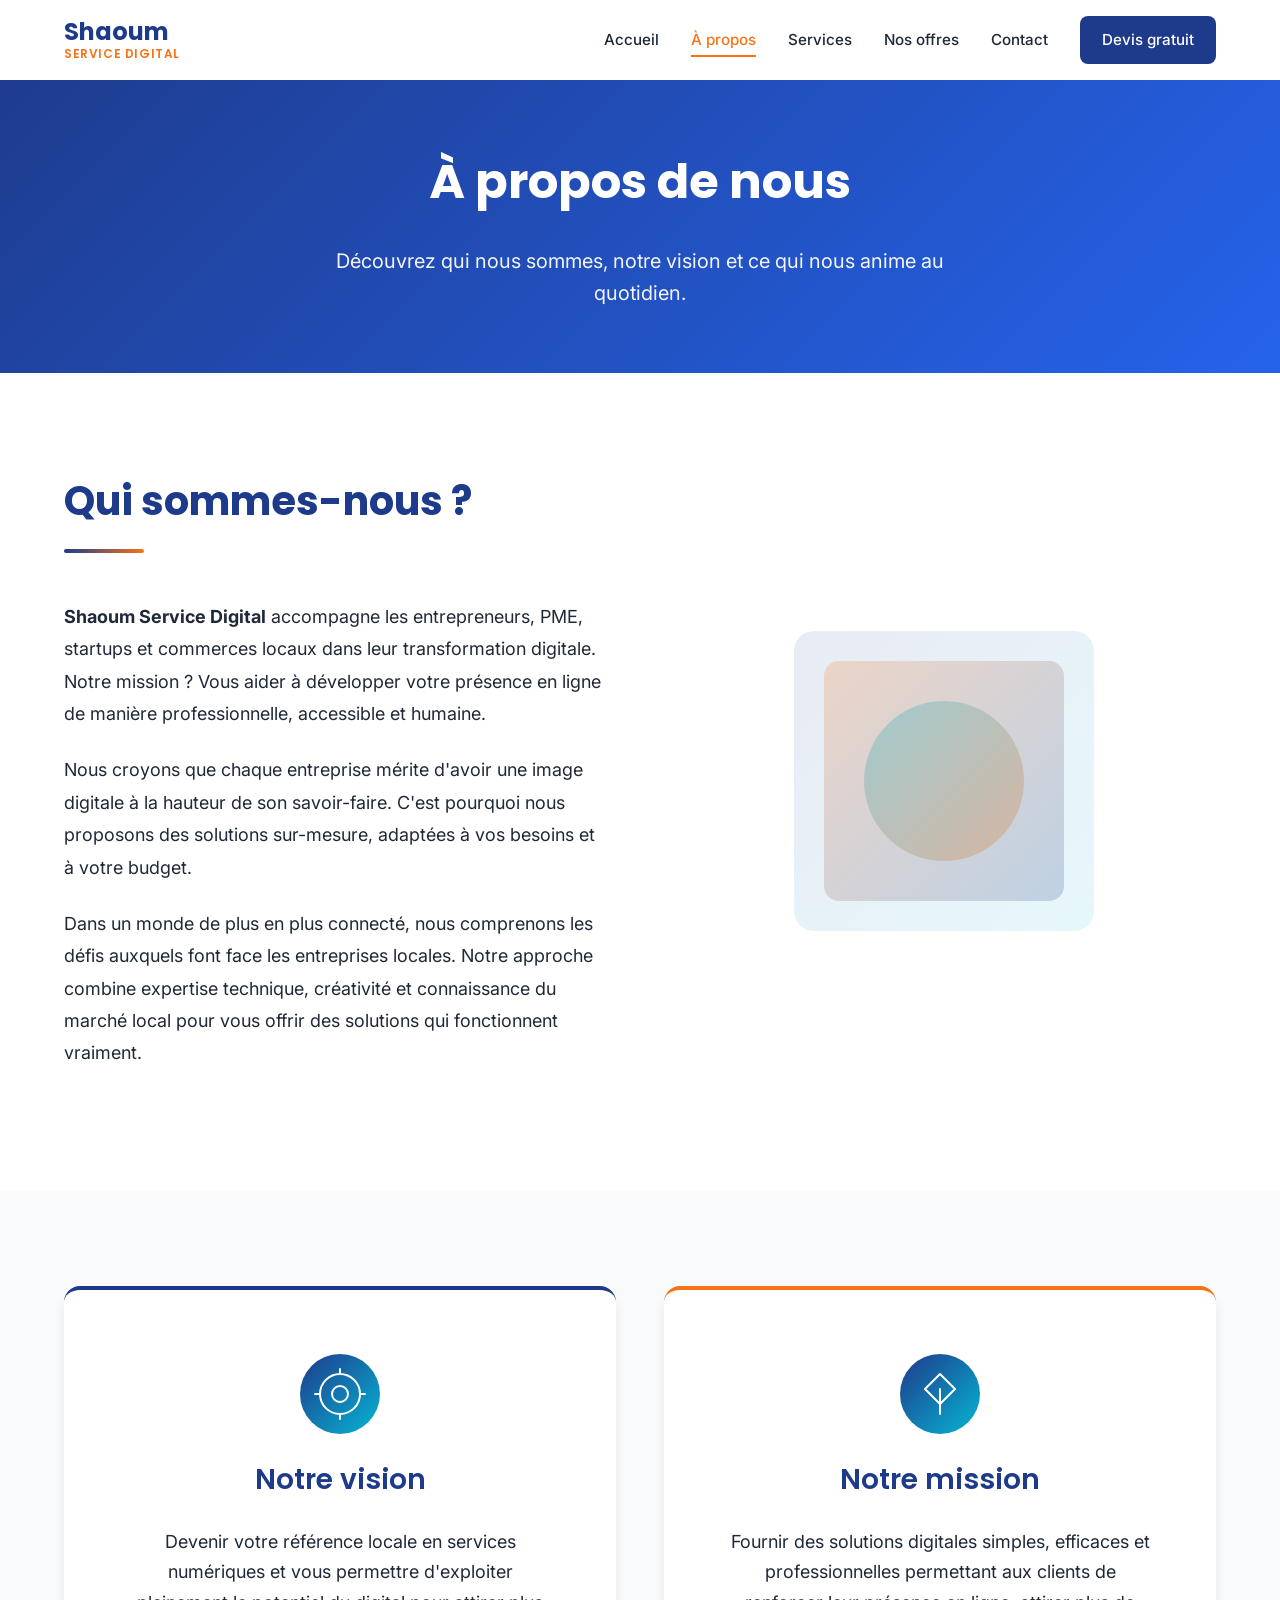
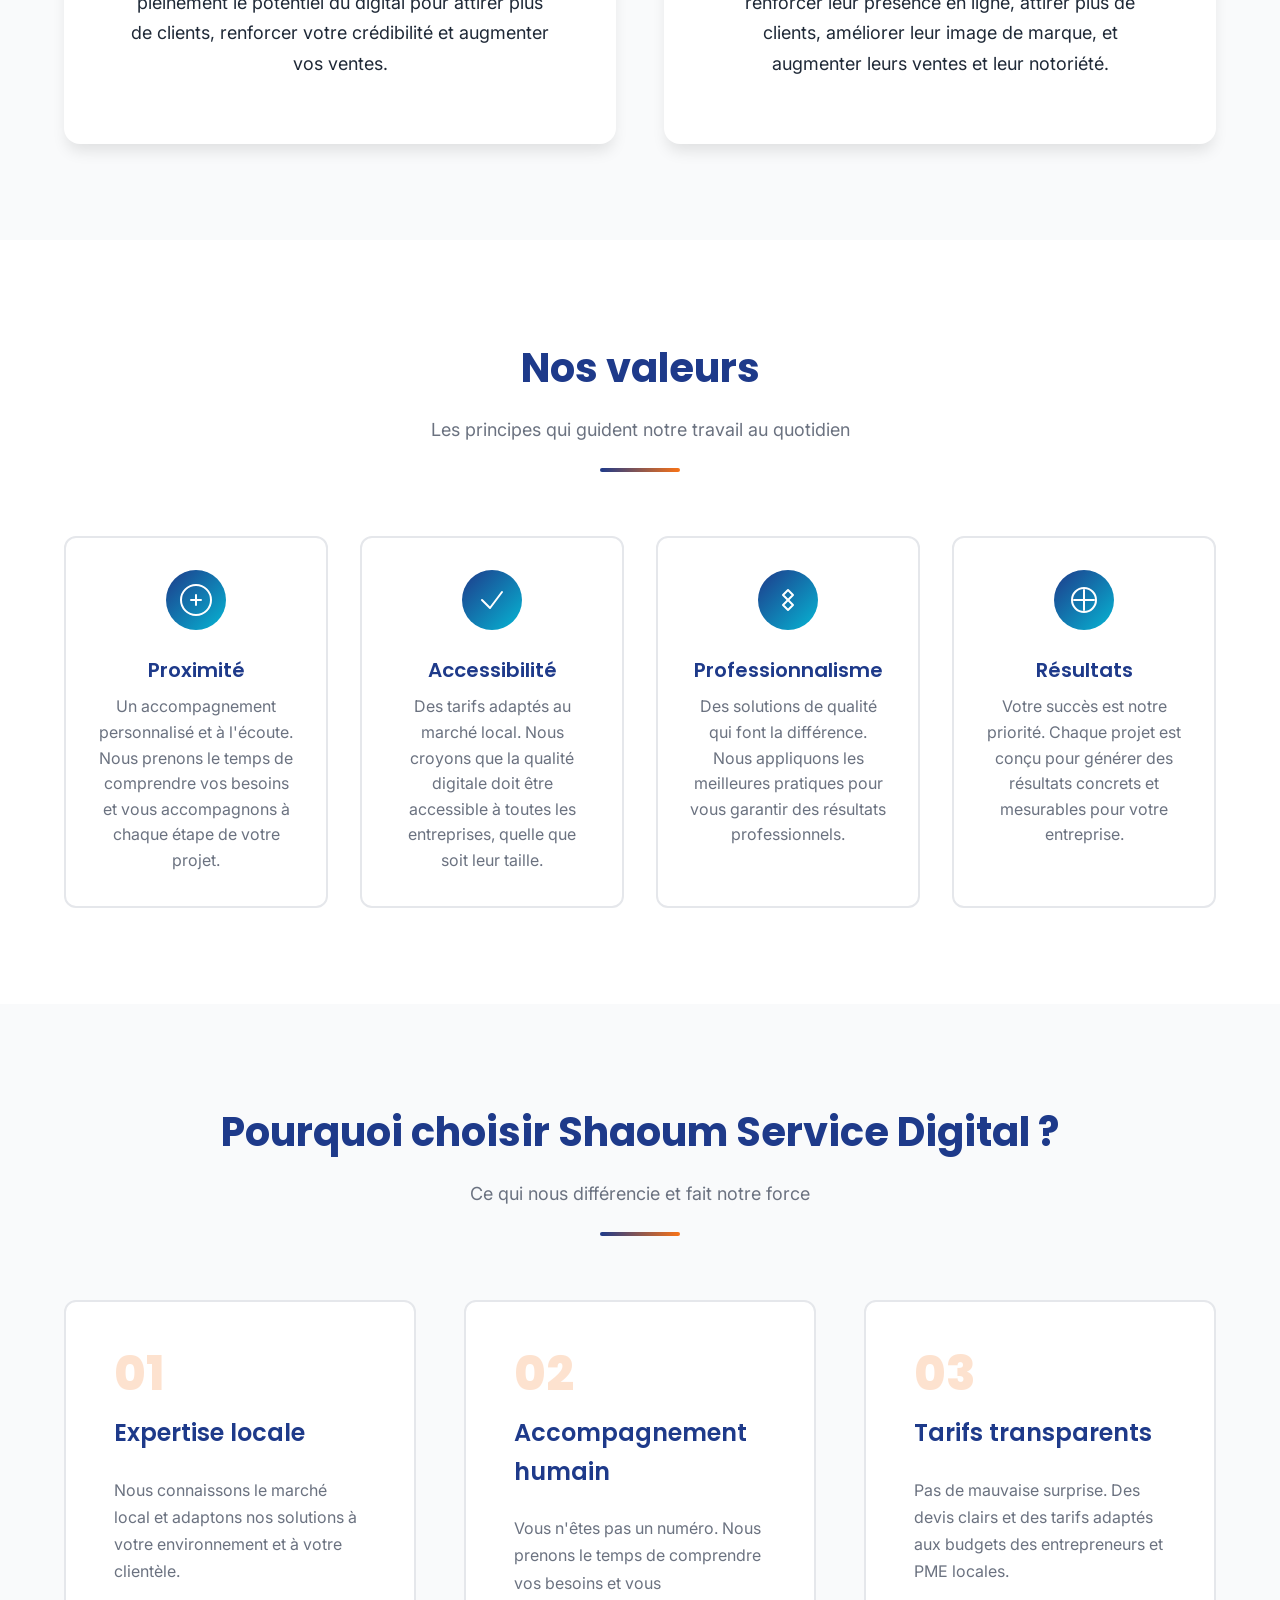
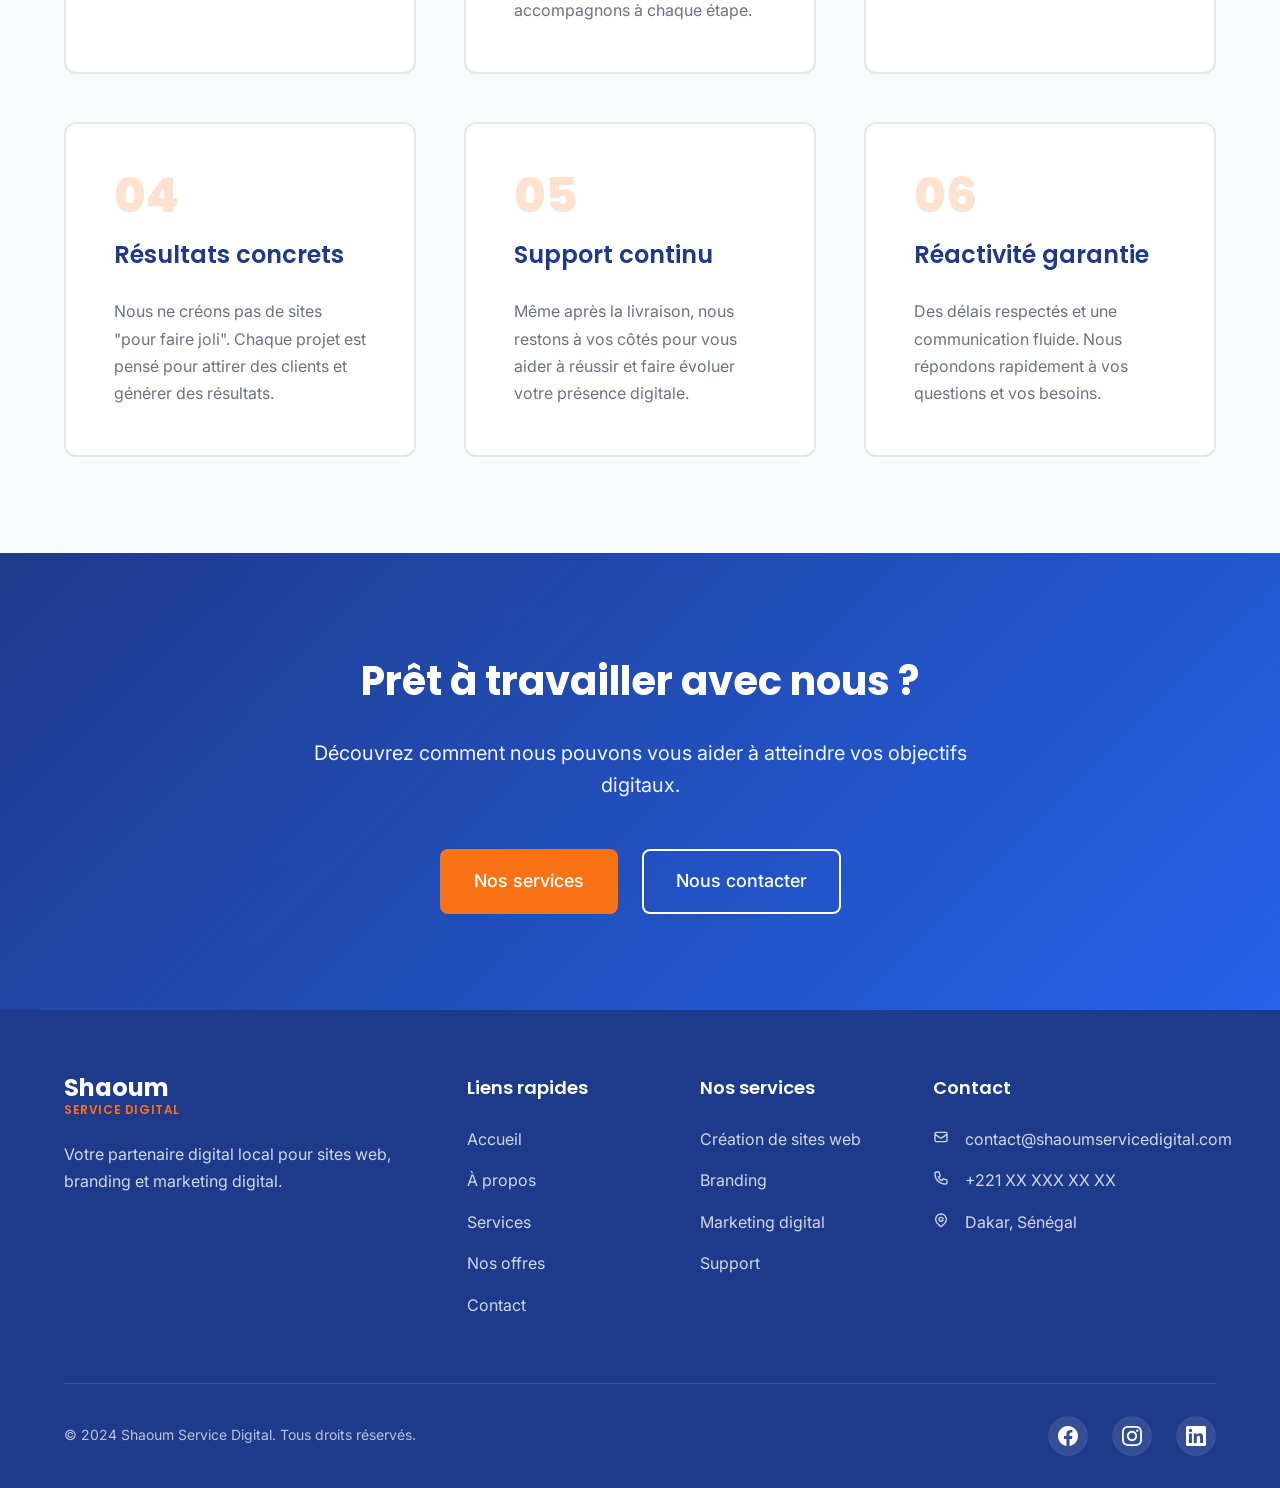
==== about.html @ 56336428 "✨Complete the Project Shaoum-Service-Digital" ====
<!DOCTYPE html>
<html lang="fr">
<head>
    <meta charset="UTF-8">
    <meta name="viewport" content="width=device-width, initial-scale=1.0">
    <meta name="description" content="À propos de Shaoum Service Digital - Découvrez notre vision, notre mission et nos valeurs.">
    <meta name="keywords" content="à propos, entreprise digitale, Dakar, Sénégal, transformation digitale">
    <title>À propos - Shaoum Service Digital</title>
    
    <!-- Google Fonts -->
    <link rel="preconnect" href="https://fonts.googleapis.com">
    <link rel="preconnect" href="https://fonts.gstatic.com" crossorigin>
    <link href="https://fonts.googleapis.com/css2?family=Inter:wght@400;500;600&family=Poppins:wght@600;700;800&display=swap" rel="stylesheet">
    
    <!-- CSS -->
    <link rel="stylesheet" href="css/reset.css">
    <link rel="stylesheet" href="css/style.css">
    <link rel="stylesheet" href="css/responsive.css">
</head>
<body>

    <!-- ========================================
         HEADER / NAVIGATION
    ======================================== -->
    <header class="header" id="header">
        <nav class="nav container">
            <a href="index.html" class="nav__logo">
                <span class="nav__logo-text">Shaoum</span>
                <span class="nav__logo-highlight">Service Digital</span>
            </a>

            <!-- Menu Toggle pour mobile -->
            <div class="nav__toggle" id="nav-toggle">
                <span></span>
                <span></span>
                <span></span>
            </div>

            <!-- Menu de navigation -->
            <ul class="nav__menu" id="nav-menu">
                <li class="nav__item">
                    <a href="index.html" class="nav__link">Accueil</a>
                </li>
                <li class="nav__item">
                    <a href="about.html" class="nav__link active">À propos</a>
                </li>
                <li class="nav__item">
                    <a href="services.html" class="nav__link">Services</a>
                </li>
                <li class="nav__item">
                    <a href="offers.html" class="nav__link">Nos offres</a>
                </li>
                <li class="nav__item">
                    <a href="contact.html" class="nav__link">Contact</a>
                </li>
                <li class="nav__item">
                    <a href="contact.html" class="btn btn--primary btn--nav">Devis gratuit</a>
                </li>
            </ul>
        </nav>
    </header>

    <!-- ========================================
         MAIN CONTENT
    ======================================== -->
    <main class="main">

        <!-- ========================================
             PAGE HEADER
        ======================================== -->
        <section class="page-header section section--primary">
            <div class="container">
                <div class="page-header__content">
                    <h1 class="page-header__title">À propos de nous</h1>
                    <p class="page-header__description">
                        Découvrez qui nous sommes, notre vision et ce qui nous anime au quotidien.
                    </p>
                </div>
            </div>
        </section>

        <!-- ========================================
             PRÉSENTATION
        ======================================== -->
        <section class="about-intro section">
            <div class="container">
                <div class="about-intro__content">
                    <div class="about-intro__text">
                        <h2 class="section__title">Qui sommes-nous ?</h2>
                        <div class="section__line" style="margin: 0 0 var(--spacing-xl) 0;"></div>
                        
                        <p class="about-intro__paragraph">
                            <strong>Shaoum Service Digital</strong> accompagne les entrepreneurs, PME, startups et commerces locaux 
                            dans leur transformation digitale. Notre mission ? Vous aider à développer votre présence en ligne 
                            de manière professionnelle, accessible et humaine.
                        </p>
                        <p class="about-intro__paragraph">
                            Nous croyons que chaque entreprise mérite d'avoir une image digitale à la hauteur de son savoir-faire. 
                            C'est pourquoi nous proposons des solutions sur-mesure, adaptées à vos besoins et à votre budget.
                        </p>
                        <p class="about-intro__paragraph">
                            Dans un monde de plus en plus connecté, nous comprenons les défis auxquels font face les entreprises 
                            locales. Notre approche combine expertise technique, créativité et connaissance du marché local pour 
                            vous offrir des solutions qui fonctionnent vraiment.
                        </p>
                    </div>

                    <div class="about-intro__image">
                        <!-- Illustration SVG -->
                        <svg viewBox="0 0 400 400" xmlns="http://www.w3.org/2000/svg" class="about-intro__svg">
                            <rect x="50" y="50" width="300" height="300" rx="20" fill="url(#aboutGradient)" opacity="0.1"/>
                            <rect x="80" y="80" width="240" height="240" rx="15" fill="url(#aboutGradient2)" opacity="0.2"/>
                            <circle cx="200" cy="200" r="80" fill="url(#aboutGradient3)" opacity="0.3"/>
                            
                            <defs>
                                <linearGradient id="aboutGradient" x1="0%" y1="0%" x2="100%" y2="100%">
                                    <stop offset="0%" style="stop-color:#1E3A8A;stop-opacity:1" />
                                    <stop offset="100%" style="stop-color:#06B6D4;stop-opacity:1" />
                                </linearGradient>
                                <linearGradient id="aboutGradient2" x1="0%" y1="0%" x2="100%" y2="100%">
                                    <stop offset="0%" style="stop-color:#F97316;stop-opacity:1" />
                                    <stop offset="100%" style="stop-color:#1E3A8A;stop-opacity:1" />
                                </linearGradient>
                                <linearGradient id="aboutGradient3" x1="0%" y1="0%" x2="100%" y2="100%">
                                    <stop offset="0%" style="stop-color:#06B6D4;stop-opacity:1" />
                                    <stop offset="100%" style="stop-color:#F97316;stop-opacity:1" />
                                </linearGradient>
                            </defs>
                        </svg>
                    </div>
                </div>
            </div>
        </section>

        <!-- ========================================
             VISION
        ======================================== -->
        <section class="vision-mission section section--gray">
            <div class="container">
                <div class="vm-grid">
                    <!-- Vision -->
                    <article class="vm-card vm-card--vision">
                        <div class="vm-card__icon">
                            <svg width="60" height="60" viewBox="0 0 60 60" fill="none">
                                <circle cx="30" cy="30" r="20" stroke="currentColor" stroke-width="2"/>
                                <circle cx="30" cy="30" r="8" stroke="currentColor" stroke-width="2"/>
                                <path d="M30 10V5M30 55V50M50 30H55M5 30H10" stroke="currentColor" stroke-width="2" stroke-linecap="round"/>
                            </svg>
                        </div>
                        <h3 class="vm-card__title">Notre vision</h3>
                        <p class="vm-card__description">
                            Devenir votre référence locale en services numériques et vous permettre d'exploiter pleinement 
                            le potentiel du digital pour attirer plus de clients, renforcer votre crédibilité et augmenter vos ventes.
                        </p>
                    </article>

                    <!-- Mission -->
                    <article class="vm-card vm-card--mission">
                        <div class="vm-card__icon">
                            <svg width="60" height="60" viewBox="0 0 60 60" fill="none">
                                <path d="M30 10L45 25L30 40L15 25L30 10Z" stroke="currentColor" stroke-width="2" stroke-linejoin="round"/>
                                <path d="M30 25V50" stroke="currentColor" stroke-width="2" stroke-linecap="round"/>
                            </svg>
                        </div>
                        <h3 class="vm-card__title">Notre mission</h3>
                        <p class="vm-card__description">
                            Fournir des solutions digitales simples, efficaces et professionnelles permettant aux clients de 
                            renforcer leur présence en ligne, attirer plus de clients, améliorer leur image de marque, 
                            et augmenter leurs ventes et leur notoriété.
                        </p>
                    </article>
                </div>
            </div>
        </section>

        <!-- ========================================
             NOS VALEURS
        ======================================== -->
        <section class="values section">
            <div class="container">
                <div class="section__header">
                    <h2 class="section__title">Nos valeurs</h2>
                    <p class="section__subtitle">Les principes qui guident notre travail au quotidien</p>
                    <div class="section__line"></div>
                </div>

                <div class="values__grid">
                    <div class="value__item">
                        <div class="value__icon">
                            <svg width="40" height="40" viewBox="0 0 40 40" fill="none">
                                <path d="M20 5C11.7 5 5 11.7 5 20C5 28.3 11.7 35 20 35C28.3 35 35 28.3 35 20C35 11.7 28.3 5 20 5Z" stroke="currentColor" stroke-width="2"/>
                                <path d="M20 15V25M15 20H25" stroke="currentColor" stroke-width="2" stroke-linecap="round"/>
                            </svg>
                        </div>
                        <h4 class="value__title">Proximité</h4>
                        <p class="value__description">
                            Un accompagnement personnalisé et à l'écoute. Nous prenons le temps de comprendre vos besoins 
                            et vous accompagnons à chaque étape de votre projet.
                        </p>
                    </div>

                    <div class="value__item">
                        <div class="value__icon">
                            <svg width="40" height="40" viewBox="0 0 40 40" fill="none">
                                <path d="M10 20L18 28L30 12" stroke="currentColor" stroke-width="2" stroke-linecap="round" stroke-linejoin="round"/>
                            </svg>
                        </div>
                        <h4 class="value__title">Accessibilité</h4>
                        <p class="value__description">
                            Des tarifs adaptés au marché local. Nous croyons que la qualité digitale doit être accessible 
                            à toutes les entreprises, quelle que soit leur taille.
                        </p>
                    </div>

                    <div class="value__item">
                        <div class="value__icon">
                            <svg width="40" height="40" viewBox="0 0 40 40" fill="none">
                                <path d="M20 10L25 15L20 20L15 15L20 10Z" stroke="currentColor" stroke-width="2" stroke-linejoin="round"/>
                                <path d="M20 20L25 25L20 30L15 25L20 20Z" stroke="currentColor" stroke-width="2" stroke-linejoin="round"/>
                            </svg>
                        </div>
                        <h4 class="value__title">Professionnalisme</h4>
                        <p class="value__description">
                            Des solutions de qualité qui font la différence. Nous appliquons les meilleures pratiques 
                            pour vous garantir des résultats professionnels.
                        </p>
                    </div>

                    <div class="value__item">
                        <div class="value__icon">
                            <svg width="40" height="40" viewBox="0 0 40 40" fill="none">
                                <path d="M20 10V30M10 20H30" stroke="currentColor" stroke-width="2" stroke-linecap="round"/>
                                <circle cx="20" cy="20" r="12" stroke="currentColor" stroke-width="2"/>
                            </svg>
                        </div>
                        <h4 class="value__title">Résultats</h4>
                        <p class="value__description">
                            Votre succès est notre priorité. Chaque projet est conçu pour générer des résultats concrets 
                            et mesurables pour votre entreprise.
                        </p>
                    </div>
                </div>
            </div>
        </section>

        <!-- ========================================
             POURQUOI NOUS CHOISIR
        ======================================== -->
        <section class="why-us section section--gray">
            <div class="container">
                <div class="section__header">
                    <h2 class="section__title">Pourquoi choisir Shaoum Service Digital ?</h2>
                    <p class="section__subtitle">Ce qui nous différencie et fait notre force</p>
                    <div class="section__line"></div>
                </div>

                <div class="why-us__grid">
                    <div class="why-us__item">
                        <div class="why-us__number">01</div>
                        <h3 class="why-us__title">Expertise locale</h3>
                        <p class="why-us__description">
                            Nous connaissons le marché local et adaptons nos solutions à votre environnement 
                            et à votre clientèle.
                        </p>
                    </div>

                    <div class="why-us__item">
                        <div class="why-us__number">02</div>
                        <h3 class="why-us__title">Accompagnement humain</h3>
                        <p class="why-us__description">
                            Vous n'êtes pas un numéro. Nous prenons le temps de comprendre vos besoins et vous 
                            accompagnons à chaque étape.
                        </p>
                    </div>

                    <div class="why-us__item">
                        <div class="why-us__number">03</div>
                        <h3 class="why-us__title">Tarifs transparents</h3>
                        <p class="why-us__description">
                            Pas de mauvaise surprise. Des devis clairs et des tarifs adaptés aux budgets des 
                            entrepreneurs et PME locales.
                        </p>
                    </div>

                    <div class="why-us__item">
                        <div class="why-us__number">04</div>
                        <h3 class="why-us__title">Résultats concrets</h3>
                        <p class="why-us__description">
                            Nous ne créons pas de sites "pour faire joli". Chaque projet est pensé pour attirer 
                            des clients et générer des résultats.
                        </p>
                    </div>

                    <div class="why-us__item">
                        <div class="why-us__number">05</div>
                        <h3 class="why-us__title">Support continu</h3>
                        <p class="why-us__description">
                            Même après la livraison, nous restons à vos côtés pour vous aider à réussir et faire 
                            évoluer votre présence digitale.
                        </p>
                    </div>

                    <div class="why-us__item">
                        <div class="why-us__number">06</div>
                        <h3 class="why-us__title">Réactivité garantie</h3>
                        <p class="why-us__description">
                            Des délais respectés et une communication fluide. Nous répondons rapidement à vos 
                            questions et vos besoins.
                        </p>
                    </div>
                </div>
            </div>
        </section>

        <!-- ========================================
             CALL TO ACTION
        ======================================== -->
        <section class="cta-section section section--primary">
            <div class="container">
                <div class="cta__content">
                    <h2 class="cta__title">Prêt à travailler avec nous ?</h2>
                    <p class="cta__description">
                        Découvrez comment nous pouvons vous aider à atteindre vos objectifs digitaux.
                    </p>
                    <div class="cta__buttons">
                        <a href="services.html" class="btn btn--secondary btn--large">Nos services</a>
                        <a href="contact.html" class="btn btn--outline-white btn--large">Nous contacter</a>
                    </div>
                </div>
            </div>
        </section>

    </main>

    <!-- ========================================
         FOOTER
    ======================================== -->
    <footer class="footer">
        <div class="container">
            <div class="footer__content">
                <!-- Colonne 1: À propos -->
                <div class="footer__column">
                    <div class="footer__logo">
                        <span class="footer__logo-text">Shaoum</span>
                        <span class="footer__logo-highlight">Service Digital</span>
                    </div>
                    <p class="footer__description">
                        Votre partenaire digital local pour sites web, branding et marketing digital.
                    </p>
                </div>

                <!-- Colonne 2: Liens rapides -->
                <div class="footer__column">
                    <h4 class="footer__title">Liens rapides</h4>
                    <ul class="footer__links">
                        <li><a href="index.html" class="footer__link">Accueil</a></li>
                        <li><a href="about.html" class="footer__link">À propos</a></li>
                        <li><a href="services.html" class="footer__link">Services</a></li>
                        <li><a href="offers.html" class="footer__link">Nos offres</a></li>
                        <li><a href="contact.html" class="footer__link">Contact</a></li>
                    </ul>
                </div>

                <!-- Colonne 3: Services -->
                <div class="footer__column">
                    <h4 class="footer__title">Nos services</h4>
                    <ul class="footer__links">
                        <li><a href="services.html" class="footer__link">Création de sites web</a></li>
                        <li><a href="services.html" class="footer__link">Branding</a></li>
                        <li><a href="services.html" class="footer__link">Marketing digital</a></li>
                        <li><a href="services.html" class="footer__link">Support</a></li>
                    </ul>
                </div>

                <!-- Colonne 4: Contact -->
                <div class="footer__column">
                    <h4 class="footer__title">Contact</h4>
                    <ul class="footer__contact">
                        <li>
                            <svg width="16" height="16" viewBox="0 0 24 24" fill="none">
                                <path d="M3 8L10.89 13.26C11.5399 13.6722 12.4601 13.6722 13.11 13.26L21 8M5 19H19C20.1046 19 21 18.1046 21 17V7C21 5.89543 20.1046 5 19 5H5C3.89543 5 3 5.89543 3 7V17C3 18.1046 3.89543 19 5 19Z" stroke="currentColor" stroke-width="2"/>
                            </svg>
                            <a href="mailto:contact@shaoumservicedigital.com" class="footer__link">
                                contact@shaoumservicedigital.com
                            </a>
                        </li>
                        <li>
                            <svg width="16" height="16" viewBox="0 0 24 24" fill="none">
                                <path d="M3 5C3 3.89543 3.89543 3 5 3H8.27924C8.70967 3 9.09181 3.27543 9.22792 3.68377L10.7257 8.17721C10.8831 8.64932 10.6694 9.16531 10.2243 9.38787L7.96701 10.5165C9.06925 12.9612 11.0388 14.9308 13.4835 16.033L14.6121 13.7757C14.8347 13.3306 15.3507 13.1169 15.8228 13.2743L20.3162 14.7721C20.7246 14.9082 21 15.2903 21 15.7208V19C21 20.1046 20.1046 21 19 21H18C9.71573 21 3 14.2843 3 6V5Z" stroke="currentColor" stroke-width="2"/>
                            </svg>
                            <span>+221 XX XXX XX XX</span>
                        </li>
                        <li>
                            <svg width="16" height="16" viewBox="0 0 24 24" fill="none">
                                <path d="M17.657 16.657L13.414 20.9C12.6332 21.6808 11.3668 21.6808 10.586 20.9L6.343 16.657C3.21895 13.533 3.21895 8.46701 6.343 5.343C9.46701 2.21895 14.533 2.21895 17.657 5.343C20.781 8.46701 20.781 13.533 17.657 16.657Z" stroke="currentColor" stroke-width="2"/>
                                <circle cx="12" cy="11" r="3" stroke="currentColor" stroke-width="2"/>
                            </svg>
                            <span>Dakar, Sénégal</span>
                        </li>
                    </ul>
                </div>
            </div>

            <!-- Footer bottom -->
            <div class="footer__bottom">
                <p class="footer__copyright">
                    © 2024 Shaoum Service Digital. Tous droits réservés.
                </p>
                <div class="footer__social">
                    <a href="#" class="footer__social-link" aria-label="Facebook">
                        <svg width="20" height="20" viewBox="0 0 24 24" fill="currentColor">
                            <path d="M24 12.073c0-6.627-5.373-12-12-12s-12 5.373-12 12c0 5.99 4.388 10.954 10.125 11.854v-8.385H7.078v-3.47h3.047V9.43c0-3.007 1.792-4.669 4.533-4.669 1.312 0 2.686.235 2.686.235v2.953H15.83c-1.491 0-1.956.925-1.956 1.874v2.25h3.328l-.532 3.47h-2.796v8.385C19.612 23.027 24 18.062 24 12.073z"/>
                        </svg>
                    </a>
                    <a href="#" class="footer__social-link" aria-label="Instagram">
                        <svg width="20" height="20" viewBox="0 0 24 24" fill="currentColor">
                            <path d="M12 2.163c3.204 0 3.584.012 4.85.07 3.252.148 4.771 1.691 4.919 4.919.058 1.265.069 1.645.069 4.849 0 3.205-.012 3.584-.069 4.849-.149 3.225-1.664 4.771-4.919 4.919-1.266.058-1.644.07-4.85.07-3.204 0-3.584-.012-4.849-.07-3.26-.149-4.771-1.699-4.919-4.92-.058-1.265-.07-1.644-.07-4.849 0-3.204.013-3.583.07-4.849.149-3.227 1.664-4.771 4.919-4.919 1.266-.057 1.645-.069 4.849-.069zm0-2.163c-3.259 0-3.667.014-4.947.072-4.358.2-6.78 2.618-6.98 6.98-.059 1.281-.073 1.689-.073 4.948 0 3.259.014 3.668.072 4.948.2 4.358 2.618 6.78 6.98 6.98 1.281.058 1.689.072 4.948.072 3.259 0 3.668-.014 4.948-.072 4.354-.2 6.782-2.618 6.979-6.98.059-1.28.073-1.689.073-4.948 0-3.259-.014-3.667-.072-4.947-.196-4.354-2.617-6.78-6.979-6.98-1.281-.059-1.69-.073-4.949-.073zm0 5.838c-3.403 0-6.162 2.759-6.162 6.162s2.759 6.163 6.162 6.163 6.162-2.759 6.162-6.163c0-3.403-2.759-6.162-6.162-6.162zm0 10.162c-2.209 0-4-1.79-4-4 0-2.209 1.791-4 4-4s4 1.791 4 4c0 2.21-1.791 4-4 4zm6.406-11.845c-.796 0-1.441.645-1.441 1.44s.645 1.44 1.441 1.44c.795 0 1.439-.645 1.439-1.44s-.644-1.44-1.439-1.44z"/>
                        </svg>
                    </a>
                    <a href="#" class="footer__social-link" aria-label="LinkedIn">
                        <svg width="20" height="20" viewBox="0 0 24 24" fill="currentColor">
                            <path d="M20.447 20.452h-3.554v-5.569c0-1.328-.027-3.037-1.852-3.037-1.853 0-2.136 1.445-2.136 2.939v5.667H9.351V9h3.414v1.561h.046c.477-.9 1.637-1.85 3.37-1.85 3.601 0 4.267 2.37 4.267 5.455v6.286zM5.337 7.433c-1.144 0-2.063-.926-2.063-2.065 0-1.138.92-2.063 2.063-2.063 1.14 0 2.064.925 2.064 2.063 0 1.139-.925 2.065-2.064 2.065zm1.782 13.019H3.555V9h3.564v11.452zM22.225 0H1.771C.792 0 0 .774 0 1.729v20.542C0 23.227.792 24 1.771 24h20.451C23.2 24 24 23.227 24 22.271V1.729C24 .774 23.2 0 22.222 0h.003z"/>
                        </svg>
                    </a>
                </div>
            </div>
        </div>
    </footer>

    <!-- ========================================
         SCROLL TO TOP BUTTON
    ======================================== -->
    <button class="scroll-top" id="scroll-top" aria-label="Retour en haut">
        <svg width="24" height="24" viewBox="0 0 24 24" fill="none">
            <path d="M12 19V5M5 12L12 5L19 12" stroke="currentColor" stroke-width="2" stroke-linecap="round" stroke-linejoin="round"/>
        </svg>
    </button>

    <!-- ========================================
         JAVASCRIPT
    ======================================== -->
    <script src="js/main.js"></script>

</body>
</html>
---- css/style.css ----
/* ========================================
   STYLE PRINCIPAL - Shaoum Service Digital
   Site vitrine professionnel
======================================== */

/* ========================================
   VARIABLES CSS
======================================== */
:root {
    /* Couleurs principales */
    --color-primary: #1E3A8A;
    --color-secondary: #F97316;
    --color-accent: #06B6D4;
    
    /* Couleurs neutres */
    --color-text: #1F2937;
    --color-text-light: #6B7280;
    --color-bg: #FFFFFF;
    --color-bg-gray: #F9FAFB;
    --color-border: #E5E7EB;
    
    /* Couleurs d'état */
    --color-success: #10B981;
    --color-warning: #F59E0B;
    --color-error: #EF4444;
    
    /* Typographie */
    --font-heading: 'Poppins', sans-serif;
    --font-body: 'Inter', sans-serif;
    
    /* Espacements */
    --spacing-xs: 0.5rem;
    --spacing-sm: 1rem;
    --spacing-md: 1.5rem;
    --spacing-lg: 2rem;
    --spacing-xl: 3rem;
    --spacing-2xl: 4rem;
    --spacing-3xl: 6rem;
    
    /* Bordures */
    --radius-sm: 0.375rem;
    --radius-md: 0.5rem;
    --radius-lg: 0.75rem;
    --radius-xl: 1rem;
    
    /* Ombres */
    --shadow-sm: 0 1px 2px 0 rgba(0, 0, 0, 0.05);
    --shadow-md: 0 4px 6px -1px rgba(0, 0, 0, 0.1);
    --shadow-lg: 0 10px 15px -3px rgba(0, 0, 0, 0.1);
    --shadow-xl: 0 20px 25px -5px rgba(0, 0, 0, 0.1);
    
    /* Transitions */
    --transition-fast: 0.15s ease;
    --transition-base: 0.3s ease;
    --transition-slow: 0.5s ease;
    
    /* Layout */
    --container-max-width: 1200px;
    --header-height: 80px;
}

/* ========================================
   BASE STYLES
======================================== */
body {
    font-family: var(--font-body);
    font-size: 1rem;
    color: var(--color-text);
    background-color: var(--color-bg);
    overflow-x: hidden;
}

/* Container */
.container {
    width: 100%;
    max-width: var(--container-max-width);
    margin: 0 auto;
    padding: 0 var(--spacing-md);
}

/* Section */
.section {
    padding: var(--spacing-3xl) 0;
}

.section--gray {
    background-color: var(--color-bg-gray);
}

.section--primary {
    background: linear-gradient(135deg, var(--color-primary) 0%, #2563eb 100%);
    color: white;
}

/* Section Header */
.section__header {
    text-align: center;
    margin-bottom: var(--spacing-2xl);
}

.section__title {
    font-family: var(--font-heading);
    font-size: 2.5rem;
    font-weight: 700;
    color: var(--color-primary);
    margin-bottom: var(--spacing-sm);
}

.section--primary .section__title {
    color: white;
}

.section__subtitle {
    font-size: 1.125rem;
    color: var(--color-text-light);
    max-width: 700px;
    margin: 0 auto var(--spacing-md);
}

.section--primary .section__subtitle {
    color: rgba(255, 255, 255, 0.9);
}

.section__line {
    width: 80px;
    height: 4px;
    background: linear-gradient(90deg, var(--color-primary), var(--color-secondary));
    margin: 0 auto;
    border-radius: 2px;
}

.section--primary .section__line {
    background: linear-gradient(90deg, white, var(--color-secondary));
}

.section__cta {
    text-align: center;
    margin-top: var(--spacing-2xl);
}

/* Highlight */
.highlight {
    color: var(--color-secondary);
    position: relative;
}

/* ========================================
   HEADER / NAVIGATION
======================================== */
.header {
    position: fixed;
    top: 0;
    left: 0;
    width: 100%;
    z-index: 1000;
    background-color: var(--color-bg);
    transition: all var(--transition-base);
}

.header--scrolled {
    box-shadow: var(--shadow-md);
}

.nav {
    display: flex;
    justify-content: space-between;
    align-items: center;
    height: var(--header-height);
}

/* Logo */
.nav__logo {
    display: flex;
    flex-direction: column;
    line-height: 1.2;
    transition: transform var(--transition-base);
}

.nav__logo:hover {
    transform: translateY(-2px);
}

.nav__logo-text {
    font-family: var(--font-heading);
    font-size: 1.5rem;
    font-weight: 700;
    color: var(--color-primary);
}

.nav__logo-highlight {
    font-family: var(--font-heading);
    font-size: 0.75rem;
    font-weight: 600;
    color: var(--color-secondary);
    letter-spacing: 0.05em;
    text-transform: uppercase;
}

/* Menu Toggle (Mobile) */
.nav__toggle {
    display: none;
    flex-direction: column;
    gap: 5px;
    cursor: pointer;
    z-index: 1001;
}

.nav__toggle span {
    width: 28px;
    height: 3px;
    background-color: var(--color-primary);
    border-radius: 2px;
    transition: all var(--transition-base);
}

.nav__toggle.active span:nth-child(1) {
    transform: rotate(45deg) translate(7px, 7px);
}

.nav__toggle.active span:nth-child(2) {
    opacity: 0;
}

.nav__toggle.active span:nth-child(3) {
    transform: rotate(-45deg) translate(7px, -7px);
}

/* Menu */
.nav__menu {
    display: flex;
    align-items: center;
    gap: var(--spacing-lg);
}

.nav__link {
    font-size: 0.95rem;
    font-weight: 500;
    color: var(--color-text);
    padding: 0.5rem 0;
    position: relative;
    transition: color var(--transition-base);
}

.nav__link::after {
    content: '';
    position: absolute;
    bottom: 0;
    left: 0;
    width: 0;
    height: 2px;
    background-color: var(--color-secondary);
    transition: width var(--transition-base);
}

.nav__link:hover,
.nav__link.active {
    color: var(--color-secondary);
}

.nav__link:hover::after,
.nav__link.active::after {
    width: 100%;
}

/* ========================================
   BUTTONS
======================================== */
.btn {
    display: inline-flex;
    align-items: center;
    justify-content: center;
    padding: 0.75rem 1.5rem;
    font-family: var(--font-body);
    font-size: 1rem;
    font-weight: 500;
    border-radius: var(--radius-md);
    transition: all var(--transition-base);
    cursor: pointer;
    text-align: center;
    border: 2px solid transparent;
}

.btn--primary {
    background-color: var(--color-primary);
    color: white;
}

.btn--primary:hover {
    background-color: #1e40af;
    transform: translateY(-2px);
    box-shadow: var(--shadow-lg);
}

.btn--secondary {
    background-color: var(--color-secondary);
    color: white;
}

.btn--secondary:hover {
    background-color: #ea580c;
    transform: translateY(-2px);
    box-shadow: var(--shadow-lg);
}

.btn--outline {
    background-color: transparent;
    color: var(--color-primary);
    border-color: var(--color-primary);
}

.btn--outline:hover {
    background-color: var(--color-primary);
    color: white;
    transform: translateY(-2px);
}

.btn--outline-white {
    background-color: transparent;
    color: white;
    border-color: white;
}

.btn--outline-white:hover {
    background-color: white;
    color: var(--color-primary);
    transform: translateY(-2px);
}

.btn--large {
    padding: 1rem 2rem;
    font-size: 1.125rem;
}

.btn--full {
    width: 100%;
}

.btn--nav {
    padding: 0.625rem 1.25rem;
    font-size: 0.95rem;
}

/* ========================================
   PAGE HEADER
======================================== */
.page-header {
    padding: calc(var(--header-height) + var(--spacing-2xl)) 0 var(--spacing-2xl);
    text-align: center;
}

.page-header__title {
    font-family: var(--font-heading);
    font-size: 3rem;
    font-weight: 700;
    margin-bottom: var(--spacing-md);
}

.page-header__description {
    font-size: 1.25rem;
    max-width: 700px;
    margin: 0 auto;
    opacity: 0.95;
}

/* ========================================
   HERO SECTION
======================================== */
.hero {
    min-height: 100vh;
    display: flex;
    align-items: center;
    padding-top: var(--header-height);
    background: linear-gradient(135deg, #f0f9ff 0%, #e0f2fe 100%);
    position: relative;
    overflow: hidden;
}

.hero::before {
    content: '';
    position: absolute;
    top: -50%;
    right: -20%;
    width: 800px;
    height: 800px;
    background: radial-gradient(circle, rgba(30, 58, 138, 0.05) 0%, transparent 70%);
    border-radius: 50%;
}

.hero__container {
    display: grid;
    grid-template-columns: 1fr 1fr;
    gap: var(--spacing-2xl);
    align-items: center;
    position: relative;
    z-index: 1;
}

.hero__content {
    animation: fadeInUp 0.8s ease;
}

.hero__title {
    font-family: var(--font-heading);
    font-size: 3.5rem;
    font-weight: 800;
    color: var(--color-primary);
    line-height: 1.2;
    margin-bottom: var(--spacing-md);
}

.hero__description {
    font-size: 1.25rem;
    color: var(--color-text-light);
    line-height: 1.7;
    margin-bottom: var(--spacing-xl);
    max-width: 600px;
}

.hero__buttons {
    display: flex;
    gap: var(--spacing-md);
    margin-bottom: var(--spacing-2xl);
}

/* Stats */
.hero__stats {
    display: flex;
    gap: var(--spacing-xl);
}

.stat {
    display: flex;
    flex-direction: column;
}

.stat__number {
    font-family: var(--font-heading);
    font-size: 2rem;
    font-weight: 700;
    color: var(--color-secondary);
}

.stat__label {
    font-size: 0.875rem;
    color: var(--color-text-light);
}

/* Hero Image */
.hero__image {
    display: flex;
    justify-content: center;
    align-items: center;
    animation: fadeInRight 0.8s ease;
}

.hero__image-wrapper {
    position: relative;
    width: 100%;
    max-width: 500px;
}

.hero__illustration {
    width: 100%;
    height: auto;
    animation: float 6s ease-in-out infinite;
}

/* Animations */
@keyframes fadeInUp {
    from {
        opacity: 0;
        transform: translateY(30px);
    }
    to {
        opacity: 1;
        transform: translateY(0);
    }
}

@keyframes fadeInRight {
    from {
        opacity: 0;
        transform: translateX(30px);
    }
    to {
        opacity: 1;
        transform: translateX(0);
    }
}

@keyframes float {
    0%, 100% {
        transform: translateY(0);
    }
    50% {
        transform: translateY(-20px);
    }
}

/* ========================================
   SERVICES SECTION
======================================== */
.services__grid,
.services-preview .services__grid {
    display: grid;
    grid-template-columns: repeat(auto-fit, minmax(280px, 1fr));
    gap: var(--spacing-xl);
}

.service__card {
    background: white;
    padding: var(--spacing-xl);
    border-radius: var(--radius-xl);
    box-shadow: var(--shadow-md);
    transition: all var(--transition-base);
    opacity: 0;
    transform: translateY(20px);
}

.service__card.animate-in {
    opacity: 1;
    transform: translateY(0);
    transition: all 0.6s ease;
}

.service__card:hover {
    transform: translateY(-10px);
    box-shadow: var(--shadow-xl);
}

.service__icon {
    width: 80px;
    height: 80px;
    background: linear-gradient(135deg, var(--color-primary), var(--color-accent));
    border-radius: var(--radius-lg);
    display: flex;
    align-items: center;
    justify-content: center;
    margin-bottom: var(--spacing-md);
    color: white;
}

.service__title {
    font-family: var(--font-heading);
    font-size: 1.5rem;
    font-weight: 600;
    color: var(--color-primary);
    margin-bottom: var(--spacing-md);
}

.service__description {
    color: var(--color-text);
    line-height: 1.7;
    margin-bottom: var(--spacing-md);
}

.service__link {
    color: var(--color-secondary);
    font-weight: 500;
    transition: all var(--transition-base);
}

.service__link:hover {
    text-decoration: underline;
    transform: translateX(5px);
}

/* Service Detail Page */
.service-detail {
    padding: var(--spacing-3xl) 0;
}

.service-detail__content {
    max-width: 900px;
    margin: 0 auto;
}

.service-detail__icon {
    margin: 0 auto var(--spacing-lg);
    width: 100px;
    height: 100px;
    background: linear-gradient(135deg, var(--color-primary), var(--color-accent));
    border-radius: var(--radius-xl);
    display: flex;
    align-items: center;
    justify-content: center;
    color: white;
}

.service-detail__title {
    font-family: var(--font-heading);
    font-size: 2.5rem;
    font-weight: 700;
    color: var(--color-primary);
    text-align: center;
    margin-bottom: var(--spacing-lg);
}

.service-detail__intro {
    font-size: 1.125rem;
    color: var(--color-text);
    line-height: 1.8;
    text-align: center;
    margin-bottom: var(--spacing-2xl);
}

.service-detail__subtitle {
    font-family: var(--font-heading);
    font-size: 1.5rem;
    font-weight: 600;
    color: var(--color-primary);
    margin: var(--spacing-2xl) 0 var(--spacing-lg);
}

.service-detail__features {
    display: flex;
    flex-direction: column;
    gap: var(--spacing-lg);
}

.feature-item {
    display: flex;
    gap: var(--spacing-md);
    padding: var(--spacing-lg);
    background: white;
    border-radius: var(--radius-lg);
    border-left: 4px solid var(--color-secondary);
    transition: all var(--transition-base);
}

.feature-item:hover {
    box-shadow: var(--shadow-md);
    transform: translateX(5px);
}

.feature-item__icon {
    flex-shrink: 0;
    width: 40px;
    height: 40px;
    background: linear-gradient(135deg, var(--color-primary), var(--color-accent));
    border-radius: 50%;
    display: flex;
    align-items: center;
    justify-content: center;
    color: white;
}

.feature-item__title {
    font-family: var(--font-heading);
    font-size: 1.125rem;
    font-weight: 600;
    color: var(--color-primary);
    margin-bottom: var(--spacing-xs);
}

.feature-item__description {
    color: var(--color-text-light);
    line-height: 1.6;
}

.service-detail__result {
    padding: var(--spacing-lg);
    background: var(--color-bg-gray);
    border-radius: var(--radius-lg);
    border-left: 4px solid var(--color-success);
    margin-top: var(--spacing-xl);
    font-size: 1.125rem;
}

.service-detail__result strong {
    color: var(--color-success);
}

/* ========================================
   ABOUT PAGE
======================================== */
.about-intro {
    padding: var(--spacing-3xl) 0;
}

.about-intro__content {
    display: grid;
    grid-template-columns: 1fr 1fr;
    gap: var(--spacing-2xl);
    align-items: center;
}

.about-intro__paragraph {
    margin-bottom: var(--spacing-md);
    font-size: 1.125rem;
    line-height: 1.8;
}

.about-intro__svg {
    width: 100%;
    max-width: 400px;
    margin: 0 auto;
    animation: float 6s ease-in-out infinite;
}

/* Vision Mission */
.vm-grid {
    display: grid;
    grid-template-columns: repeat(auto-fit, minmax(400px, 1fr));
    gap: var(--spacing-xl);
}

.vm-card {
    background: white;
    padding: var(--spacing-2xl);
    border-radius: var(--radius-xl);
    box-shadow: var(--shadow-lg);
    text-align: center;
}

.vm-card--vision {
    border-top: 4px solid var(--color-primary);
}

.vm-card--mission {
    border-top: 4px solid var(--color-secondary);
}

.vm-card__icon {
    width: 80px;
    height: 80px;
    margin: 0 auto var(--spacing-md);
    background: linear-gradient(135deg, var(--color-primary), var(--color-accent));
    border-radius: 50%;
    display: flex;
    align-items: center;
    justify-content: center;
    color: white;
}

.vm-card__title {
    font-family: var(--font-heading);
    font-size: 1.75rem;
    font-weight: 600;
    color: var(--color-primary);
    margin-bottom: var(--spacing-md);
}

.vm-card__description {
    font-size: 1.125rem;
    line-height: 1.7;
    color: var(--color-text);
}

/* Values */
.values__grid {
    display: grid;
    grid-template-columns: repeat(auto-fit, minmax(250px, 1fr));
    gap: var(--spacing-lg);
}

.value__item {
    text-align: center;
    padding: var(--spacing-lg);
    background: white;
    border-radius: var(--radius-lg);
    border: 2px solid var(--color-border);
    transition: all var(--transition-base);
}

.value__item:hover {
    transform: translateY(-5px);
    box-shadow: var(--shadow-lg);
    border-color: var(--color-secondary);
}

.value__icon {
    width: 60px;
    height: 60px;
    margin: 0 auto var(--spacing-md);
    display: flex;
    align-items: center;
    justify-content: center;
    background: linear-gradient(135deg, var(--color-primary), var(--color-accent));
    border-radius: 50%;
    color: white;
}

.value__title {
    font-family: var(--font-heading);
    font-size: 1.25rem;
    font-weight: 600;
    color: var(--color-primary);
    margin-bottom: var(--spacing-xs);
}

.value__description {
    color: var(--color-text-light);
    line-height: 1.6;
}

/* Why Us */
.why-us__grid,
.why-us__grid-preview {
    display: grid;
    grid-template-columns: repeat(auto-fit, minmax(300px, 1fr));
    gap: var(--spacing-xl);
}

.why-us__item {
    background: white;
    padding: var(--spacing-xl);
    border-radius: var(--radius-lg);
    border: 2px solid var(--color-border);
    transition: all var(--transition-base);
    opacity: 0;
    transform: translateX(-20px);
}

.why-us__item.animate-in {
    opacity: 1;
    transform: translateX(0);
    transition: all 0.6s ease;
}

.why-us__item:hover {
    border-color: var(--color-secondary);
    box-shadow: var(--shadow-lg);
    transform: translateY(-5px);
}

.why-us__number {
    font-family: var(--font-heading);
    font-size: 3rem;
    font-weight: 800;
    color: var(--color-secondary);
    opacity: 0.2;
    line-height: 1;
    margin-bottom: var(--spacing-sm);
}

.why-us__title {
    font-family: var(--font-heading);
    font-size: 1.5rem;
    font-weight: 600;
    color: var(--color-primary);
    margin-bottom: var(--spacing-md);
}

.why-us__description {
    color: var(--color-text-light);
    line-height: 1.7;
}

/* ========================================
   PRICING / OFFERS
======================================== */
.offers-intro {
    padding: var(--spacing-2xl) 0;
}

.offers-intro__content {
    max-width: 800px;
    margin: 0 auto;
    text-align: center;
}

.offers-intro__text {
    font-size: 1.125rem;
    line-height: 1.8;
    margin-bottom: var(--spacing-md);
}

.pricing__grid {
    display: grid;
    grid-template-columns: repeat(auto-fit, minmax(300px, 1fr));
    gap: var(--spacing-xl);
    align-items: start;
}

.pricing__card {
    background: white;
    border-radius: var(--radius-xl);
    padding: var(--spacing-xl);
    box-shadow: var(--shadow-md);
    border: 2px solid var(--color-border);
    transition: all var(--transition-base);
    position: relative;
    opacity: 0;
    transform: scale(0.95);
}

.pricing__card.animate-in {
    opacity: 1;
    transform: scale(1);
    transition: all 0.6s ease;
}

.pricing__card:hover {
    transform: translateY(-10px) scale(1.02);
    box-shadow: var(--shadow-xl);
}

.pricing__card--featured {
    border-color: var(--color-secondary);
    box-shadow: 0 0 0 2px var(--color-secondary);
}

.pricing__badge {
    position: absolute;
    top: -12px;
    right: var(--spacing-lg);
    background: var(--color-secondary);
    color: white;
    padding: 0.5rem 1rem;
    border-radius: var(--radius-md);
    font-size: 0.875rem;
    font-weight: 600;
}

.pricing__header {
    text-align: center;
    padding-bottom: var(--spacing-lg);
    border-bottom: 2px solid var(--color-border);
    margin-bottom: var(--spacing-lg);
}

.pricing__name {
    font-family: var(--font-heading);
    font-size: 1.75rem;
    font-weight: 700;
    color: var(--color-primary);
    margin-bottom: var(--spacing-xs);
}

.pricing__subtitle {
    color: var(--color-text-light);
    font-size: 1rem;
}

.pricing__body {
    margin-bottom: var(--spacing-lg);
}

.pricing__description {
    color: var(--color-text);
    line-height: 1.7;
    margin-bottom: var(--spacing-lg);
}

.pricing__features-title {
    font-family: var(--font-heading);
    font-size: 1.125rem;
    font-weight: 600;
    color: var(--color-primary);
    margin-bottom: var(--spacing-md);
}

.pricing__features {
    margin-bottom: var(--spacing-lg);
}

.pricing__features li {
    display: flex;
    align-items: flex-start;
    gap: var(--spacing-sm);
    margin-bottom: var(--spacing-sm);
    color: var(--color-text);
    line-height: 1.6;
}

.check-icon {
    flex-shrink: 0;
    color: var(--color-success);
    margin-top: 2px;
}

.pricing__target {
    padding: var(--spacing-md);
    background: var(--color-bg-gray);
    border-radius: var(--radius-md);
    margin-bottom: var(--spacing-lg);
}

.pricing__target strong {
    display: block;
    color: var(--color-primary);
    margin-bottom: var(--spacing-xs);
}

.pricing__target p {
    color: var(--color-text-light);
    font-size: 0.95rem;
}

.pricing__benefits {
    padding: var(--spacing-md);
    background: rgba(6, 182, 212, 0.05);
    border-radius: var(--radius-md);
    border-left: 4px solid var(--color-accent);
}

.pricing__benefits-title {
    font-family: var(--font-heading);
    font-size: 1rem;
    font-weight: 600;
    color: var(--color-accent);
    margin-bottom: var(--spacing-xs);
}

.pricing__benefits ul {
    list-style: none;
}

.pricing__benefits li {
    color: var(--color-text);
    margin-bottom: 0.25rem;
    font-size: 0.95rem;
}

.pricing__footer {
    border-top: 2px solid var(--color-border);
    padding-top: var(--spacing-lg);
}

/* Comparison Table */
.comparison__table-wrapper {
    overflow-x: auto;
    margin-top: var(--spacing-xl);
}

.comparison__table {
    width: 100%;
    border-collapse: collapse;
    background: white;
    border-radius: var(--radius-lg);
    overflow: hidden;
    box-shadow: var(--shadow-md);
}

.comparison__table thead {
    background: var(--color-primary);
    color: white;
}

.comparison__table th,
.comparison__table td {
    padding: var(--spacing-md);
    text-align: left;
    border-bottom: 1px solid var(--color-border);
}

.comparison__table th {
    font-family: var(--font-heading);
    font-weight: 600;
}

.comparison__table tbody tr:hover {
    background: var(--color-bg-gray);
}

.comparison__table .featured-column {
    background: rgba(249, 115, 22, 0.05);
    font-weight: 600;
}

/* FAQ */
.faq__list {
    max-width: 800px;
    margin: 0 auto;
}

.faq__item {
    background: white;
    padding: var(--spacing-lg);
    border-radius: var(--radius-lg);
    margin-bottom: var(--spacing-md);
    box-shadow: var(--shadow-sm);
    cursor: pointer;
    transition: all var(--transition-base);
}

.faq__item:hover {
    box-shadow: var(--shadow-md);
}

.faq__question {
    font-family: var(--font-heading);
    font-size: 1.125rem;
    font-weight: 600;
    color: var(--color-primary);
    margin-bottom: var(--spacing-sm);
}

.faq__answer {
    color: var(--color-text-light);
    line-height: 1.7;
    max-height: 0;
    overflow: hidden;
    transition: max-height var(--transition-base);
}

.faq__item.active .faq__answer {
    max-height: 500px;
}

/* ========================================
   CONTACT PAGE
======================================== */
.contact__content {
    display: grid;
    grid-template-columns: 1.5fr 1fr;
    gap: var(--spacing-2xl);
    max-width: 1100px;
    margin: 0 auto;
}

/* Formulaire */
.contact__form-wrapper {
    background: white;
    padding: var(--spacing-xl);
    border-radius: var(--radius-xl);
    box-shadow: var(--shadow-lg);
}

.contact__form-title {
    font-family: var(--font-heading);
    font-size: 1.75rem;
    font-weight: 600;
    color: var(--color-primary);
    margin-bottom: var(--spacing-sm);
}

.contact__form-subtitle {
    color: var(--color-text-light);
    margin-bottom: var(--spacing-lg);
}

.form__group {
    margin-bottom: var(--spacing-lg);
}

.form__label {
    display: block;
    font-weight: 500;
    color: var(--color-text);
    margin-bottom: var(--spacing-xs);
}

.form__input,
.form__textarea,
.form__select {
    width: 100%;
    padding: 0.875rem 1rem;
    border: 2px solid var(--color-border);
    border-radius: var(--radius-md);
    font-family: var(--font-body);
    font-size: 1rem;
    color: var(--color-text);
    transition: all var(--transition-base);
}

.form__input:focus,
.form__textarea:focus,
.form__select:focus {
    outline: none;
    border-color: var(--color-primary);
    box-shadow: 0 0 0 3px rgba(30, 58, 138, 0.1);
}

.form__textarea {
    resize: vertical;
    min-height: 120px;
}

.form__notice {
    margin-bottom: var(--spacing-md);
    font-size: 0.875rem;
    color: var(--color-text-light);
}

/* Informations de contact */
.contact__info {
    display: flex;
    flex-direction: column;
    gap: var(--spacing-lg);
}

.contact__info-title {
    font-family: var(--font-heading);
    font-size: 1.5rem;
    font-weight: 600;
    color: var(--color-primary);
    margin-bottom: var(--spacing-sm);
}

.contact__info-intro {
    color: var(--color-text-light);
    line-height: 1.7;
    margin-bottom: var(--spacing-md);
}

.contact__info-item {
    display: flex;
    gap: var(--spacing-md);
    padding: var(--spacing-md);
    background: white;
    border-radius: var(--radius-lg);
    box-shadow: var(--shadow-sm);
}

.contact__info-icon {
    flex-shrink: 0;
    width: 48px;
    height: 48px;
    background: linear-gradient(135deg, var(--color-primary), var(--color-accent));
    border-radius: var(--radius-md);
    display: flex;
    align-items: center;
    justify-content: center;
    color: white;
}

.contact__info-label {
    font-weight: 600;
    color: var(--color-primary);
    margin-bottom: var(--spacing-xs);
}

.contact__info-link {
    color: var(--color-text-light);
    transition: color var(--transition-base);
    display: block;
}

.contact__info-link:hover {
    color: var(--color-secondary);
}

.contact__info-text {
    color: var(--color-text-light);
}

.contact__info-note {
    font-size: 0.875rem;
    color: var(--color-text-light);
    margin-top: 0.25rem;
}

.contact__info-box {
    padding: var(--spacing-lg);
    background: var(--color-bg-gray);
    border-radius: var(--radius-lg);
}

.contact__info-box-title {
    font-family: var(--font-heading);
    font-size: 1.125rem;
    font-weight: 600;
    color: var(--color-primary);
    margin-bottom: var(--spacing-md);
    display: flex;
    align-items: center;
}

.contact__info-hours li {
    padding: 0.5rem 0;
    border-bottom: 1px solid var(--color-border);
}

.contact__info-hours li:last-child {
    border-bottom: none;
}

/* Social */
.contact__social {
    padding: var(--spacing-lg);
    background: var(--color-bg-gray);
    border-radius: var(--radius-lg);
}

.contact__social-title {
    font-family: var(--font-heading);
    font-size: 1.125rem;
    font-weight: 600;
    color: var(--color-primary);
    margin-bottom: var(--spacing-sm);
}

.contact__social-text {
    color: var(--color-text-light);
    margin-bottom: var(--spacing-md);
    line-height: 1.6;
}

.social__links {
    display: flex;
    gap: var(--spacing-md);
}

.social__link {
    width: 48px;
    height: 48px;
    background: white;
    border-radius: 50%;
    display: flex;
    align-items: center;
    justify-content: center;
    color: var(--color-primary);
    box-shadow: var(--shadow-sm);
    transition: all var(--transition-base);
}

.social__link:hover {
    background: var(--color-primary);
    color: white;
    transform: translateY(-3px);
    box-shadow: var(--shadow-md);
}

.contact__cta {
    padding: var(--spacing-lg);
    background: linear-gradient(135deg, var(--color-primary), var(--color-accent));
    border-radius: var(--radius-lg);
    color: white;
    text-align: center;
}

.contact__cta-text {
    font-size: 1.125rem;
    line-height: 1.6;
}

/* Other Contact Methods */
.other-contact__grid {
    display: grid;
    grid-template-columns: repeat(auto-fit, minmax(280px, 1fr));
    gap: var(--spacing-xl);
}

.other-contact__item {
    background: white;
    padding: var(--spacing-xl);
    border-radius: var(--radius-xl);
    box-shadow: var(--shadow-md);
    text-align: center;
    transition: all var(--transition-base);
}

.other-contact__item:hover {
    transform: translateY(-5px);
    box-shadow: var(--shadow-xl);
}

.other-contact__icon {
    width: 80px;
    height: 80px;
    margin: 0 auto var(--spacing-md);
    background: linear-gradient(135deg, var(--color-primary), var(--color-accent));
    border-radius: var(--radius-lg);
    display: flex;
    align-items: center;
    justify-content: center;
    color: white;
}

.other-contact__title {
    font-family: var(--font-heading);
    font-size: 1.25rem;
    font-weight: 600;
    color: var(--color-primary);
    margin-bottom: var(--spacing-sm);
}

.other-contact__description {
    color: var(--color-text-light);
    line-height: 1.7;
    margin-bottom: var(--spacing-md);
}

/* ========================================
   CTA SECTION
======================================== */
.cta-section {
    padding: var(--spacing-3xl) 0;
}

.cta__content {
    text-align: center;
    max-width: 700px;
    margin: 0 auto;
}

.cta__title {
    font-family: var(--font-heading);
    font-size: 2.5rem;
    font-weight: 700;
    margin-bottom: var(--spacing-md);
}

.cta__description {
    font-size: 1.25rem;
    margin-bottom: var(--spacing-xl);
    opacity: 0.95;
}

.cta__buttons {
    display: flex;
    justify-content: center;
    gap: var(--spacing-md);
}

/* ========================================
   FOOTER
======================================== */
.footer {
    background: var(--color-primary);
    color: white;
    padding: var(--spacing-2xl) 0 var(--spacing-lg);
}

.footer__content {
    display: grid;
    grid-template-columns: 2fr 1fr 1fr 1.5fr;
    gap: var(--spacing-2xl);
    margin-bottom: var(--spacing-2xl);
}

.footer__logo {
    display: flex;
    flex-direction: column;
    line-height: 1.2;
    margin-bottom: var(--spacing-md);
}

.footer__logo-text {
    font-family: var(--font-heading);
    font-size: 1.5rem;
    font-weight: 700;
    color: white;
}

.footer__logo-highlight {
    font-family: var(--font-heading);
    font-size: 0.75rem;
    font-weight: 600;
    color: var(--color-secondary);
    letter-spacing: 0.05em;
    text-transform: uppercase;
}

.footer__description {
    color: rgba(255, 255, 255, 0.8);
    line-height: 1.7;
}

.footer__title {
    font-family: var(--font-heading);
    font-size: 1.125rem;
    font-weight: 600;
    margin-bottom: var(--spacing-md);
}

.footer__links,
.footer__contact {
    display: flex;
    flex-direction: column;
    gap: var(--spacing-sm);
}

.footer__link {
    color: rgba(255, 255, 255, 0.8);
    transition: all var(--transition-base);
}

.footer__link:hover {
    color: var(--color-secondary);
    padding-left: 5px;
}

.footer__contact li {
    display: flex;
    align-items: flex-start;
    gap: var(--spacing-sm);
    color: rgba(255, 255, 255, 0.8);
}

.footer__contact svg {
    flex-shrink: 0;
    margin-top: 2px;
}

.footer__bottom {
    display: flex;
    justify-content: space-between;
    align-items: center;
    padding-top: var(--spacing-lg);
    border-top: 1px solid rgba(255, 255, 255, 0.1);
}

.footer__copyright {
    color: rgba(255, 255, 255, 0.7);
    font-size: 0.875rem;
}

.footer__social {
    display: flex;
    gap: var(--spacing-md);
}

.footer__social-link {
    width: 40px;
    height: 40px;
    background: rgba(255, 255, 255, 0.1);
    border-radius: 50%;
    display: flex;
    align-items: center;
    justify-content: center;
    color: white;
    transition: all var(--transition-base);
}

.footer__social-link:hover {
    background: var(--color-secondary);
    transform: translateY(-3px);
}

/* ========================================
   SCROLL TO TOP BUTTON
======================================== */
.scroll-top {
    position: fixed;
    bottom: 2rem;
    right: 2rem;
    width: 50px;
    height: 50px;
    background: var(--color-secondary);
    color: white;
    border-radius: 50%;
    display: flex;
    align-items: center;
    justify-content: center;
    box-shadow: var(--shadow-lg);
    opacity: 0;
    visibility: hidden;
    transform: translateY(20px);
    transition: all var(--transition-base);
    z-index: 999;
}

.scroll-top.show {
    opacity: 1;
    visibility: visible;
    transform: translateY(0);
}

.scroll-top:hover {
    background: var(--color-primary);
    transform: translateY(-5px);
}

/* ========================================
   NOTIFICATIONS
======================================== */
.notification {
    position: fixed;
    top: -100px;
    left: 50%;
    transform: translateX(-50%);
    background: white;
    padding: var(--spacing-md) var(--spacing-lg);
    border-radius: var(--radius-lg);
    box-shadow: var(--shadow-xl);
    display: flex;
    align-items: center;
    gap: var(--spacing-md);
    z-index: 9999;
    max-width: 500px;
    width: 90%;
    transition: top var(--transition-base);
}

.notification.show {
    top: var(--spacing-lg);
}

.notification--success {
    border-left: 4px solid var(--color-success);
}

.notification--error {
    border-left: 4px solid var(--color-error);
}

.notification--info {
    border-left: 4px solid var(--color-accent);
}

.notification__content {
    display: flex;
    align-items: center;
    gap: var(--spacing-sm);
    flex: 1;
}

.notification__icon {
    flex-shrink: 0;
}

.notification--success .notification__icon {
    color: var(--color-success);
}

.notification--error .notification__icon {
    color: var(--color-error);
}

.notification--info .notification__icon {
    color: var(--color-accent);
}

.notification__message {
    color: var(--color-text);
    line-height: 1.5;
}

.notification__close {
    padding: 0.25rem;
    color: var(--color-text-light);
    transition: color var(--transition-base);
}

.notification__close:hover {
    color: var(--color-text);
}
---- css/responsive.css ----
/* ========================================
   RESPONSIVE CSS - Shaoum Service Digital
   Media queries pour mobile, tablette et desktop
======================================== */

/* ========================================
   TABLETTE (max-width: 1024px)
======================================== */
@media screen and (max-width: 1024px) {
    /* Typography */
    .section__title {
        font-size: 2rem;
    }

    .hero__title,
    .page-header__title {
        font-size: 2.5rem;
    }

    /* Hero */
    .hero__container {
        grid-template-columns: 1fr;
        gap: var(--spacing-xl);
    }

    .hero__image {
        order: -1;
    }

    .hero__image-wrapper {
        max-width: 400px;
        margin: 0 auto;
    }

    /* About */
    .about-intro__content {
        grid-template-columns: 1fr;
    }

    .values__grid {
        grid-template-columns: repeat(2, 1fr);
    }

    .vm-grid {
        grid-template-columns: 1fr;
    }

    /* Services */
    .services__grid {
        grid-template-columns: repeat(2, 1fr);
    }

    /* Pricing */
    .pricing__grid {
        grid-template-columns: 1fr;
        max-width: 500px;
        margin: 0 auto;
    }

    /* Why Us */
    .why-us__grid,
    .why-us__grid-preview {
        grid-template-columns: repeat(2, 1fr);
    }

    /* Contact */
    .contact__content {
        grid-template-columns: 1fr;
    }

    /* Footer */
    .footer__content {
        grid-template-columns: repeat(2, 1fr);
    }

    /* CTA Buttons */
    .cta__buttons {
        flex-direction: column;
        align-items: center;
    }

    .cta__buttons .btn {
        width: 100%;
        max-width: 400px;
    }
}

/* ========================================
   MOBILE (max-width: 768px)
======================================== */
@media screen and (max-width: 768px) {
    /* Variables override */
    :root {
        --spacing-xl: 2rem;
        --spacing-2xl: 3rem;
        --spacing-3xl: 4rem;
        --header-height: 70px;
    }

    /* Container */
    .container {
        padding: 0 var(--spacing-sm);
    }

    /* Section */
    .section {
        padding: var(--spacing-2xl) 0;
    }

    /* Typography */
    .section__title {
        font-size: 1.75rem;
    }

    .section__subtitle {
        font-size: 1rem;
    }

    /* Header / Navigation */
    .nav {
        height: var(--header-height);
    }

    .nav__logo-text {
        font-size: 1.25rem;
    }

    .nav__logo-highlight {
        font-size: 0.65rem;
    }

    .nav__toggle {
        display: flex;
    }

    .nav__menu {
        position: fixed;
        top: var(--header-height);
        right: -100%;
        width: 100%;
        max-width: 300px;
        height: calc(100vh - var(--header-height));
        background: white;
        box-shadow: var(--shadow-xl);
        flex-direction: column;
        align-items: flex-start;
        padding: var(--spacing-lg);
        transition: right var(--transition-base);
        overflow-y: auto;
    }

    .nav__menu.active {
        right: 0;
    }

    .nav__item {
        width: 100%;
    }

    .nav__link {
        display: block;
        width: 100%;
        padding: var(--spacing-sm) 0;
        font-size: 1.125rem;
    }

    .btn--nav {
        width: 100%;
        margin-top: var(--spacing-md);
    }

    /* Page Header */
    .page-header {
        padding: calc(var(--header-height) + var(--spacing-xl)) 0 var(--spacing-xl);
    }

    .page-header__title {
        font-size: 2rem;
    }

    .page-header__description {
        font-size: 1rem;
    }

    /* Hero */
    .hero {
        min-height: auto;
        padding-top: calc(var(--header-height) + var(--spacing-xl));
        padding-bottom: var(--spacing-2xl);
    }

    .hero__title {
        font-size: 2rem;
    }

    .hero__description {
        font-size: 1rem;
    }

    .hero__buttons {
        flex-direction: column;
        gap: var(--spacing-sm);
    }

    .hero__buttons .btn {
        width: 100%;
    }

    .hero__stats {
        flex-wrap: wrap;
        gap: var(--spacing-lg);
    }

    .stat__number {
        font-size: 1.5rem;
    }

    /* About */
    .about-intro__paragraph {
        font-size: 1rem;
    }

    .about-intro__svg {
        max-width: 300px;
    }

    .values__grid {
        grid-template-columns: 1fr;
    }

    .value__item {
        padding: var(--spacing-md);
    }

    /* Services */
    .services__grid {
        grid-template-columns: 1fr;
    }

    .service__card {
        padding: var(--spacing-lg);
    }

    .service__icon {
        width: 70px;
        height: 70px;
    }

    .service__title {
        font-size: 1.25rem;
    }

    .service-detail__icon {
        width: 80px;
        height: 80px;
    }

    .service-detail__title {
        font-size: 2rem;
    }

    .service-detail__intro {
        font-size: 1rem;
    }

    .feature-item {
        flex-direction: column;
    }

    /* Pricing */
    .pricing__card {
        padding: var(--spacing-lg);
    }

    .pricing__name {
        font-size: 1.5rem;
    }

    .pricing__badge {
        font-size: 0.75rem;
        padding: 0.375rem 0.75rem;
    }

    /* Comparison Table */
    .comparison__table {
        font-size: 0.875rem;
    }

    .comparison__table th,
    .comparison__table td {
        padding: var(--spacing-sm);
    }

    /* Why Us */
    .why-us__grid,
    .why-us__grid-preview {
        grid-template-columns: 1fr;
    }

    .why-us__item {
        padding: var(--spacing-lg);
    }

    .why-us__number {
        font-size: 2.5rem;
    }

    .why-us__title {
        font-size: 1.25rem;
    }

    /* Contact */
    .contact__form-wrapper {
        padding: var(--spacing-lg);
    }

    .contact__form-title {
        font-size: 1.5rem;
    }

    .form__group {
        margin-bottom: var(--spacing-md);
    }

    .contact__info-title {
        font-size: 1.25rem;
    }

    .social__links {
        justify-content: center;
    }

    /* Other Contact */
    .other-contact__grid {
        grid-template-columns: 1fr;
    }

    /* CTA */
    .cta__title {
        font-size: 2rem;
    }

    .cta__description {
        font-size: 1.125rem;
    }

    .cta__buttons {
        flex-direction: column;
    }

    .cta__buttons .btn {
        width: 100%;
    }

    /* Footer */
    .footer {
        padding: var(--spacing-xl) 0 var(--spacing-md);
    }

    .footer__content {
        grid-template-columns: 1fr;
        gap: var(--spacing-xl);
    }

    .footer__bottom {
        flex-direction: column;
        gap: var(--spacing-md);
        text-align: center;
    }

    /* Scroll to top */
    .scroll-top {
        bottom: 1.5rem;
        right: 1.5rem;
        width: 45px;
        height: 45px;
    }

    /* Notification */
    .notification {
        width: 95%;
    }
}

/* ========================================
   PETIT MOBILE (max-width: 480px)
======================================== */
@media screen and (max-width: 480px) {
    /* Typography */
    .section__title {
        font-size: 1.5rem;
    }

    .hero__title,
    .page-header__title {
        font-size: 1.75rem;
    }

    .hero__description,
    .page-header__description {
        font-size: 0.95rem;
    }

    /* Buttons */
    .btn {
        padding: 0.625rem 1.25rem;
        font-size: 0.95rem;
    }

    .btn--large {
        padding: 0.875rem 1.5rem;
        font-size: 1rem;
    }

    /* Hero */
    .hero__stats {
        flex-direction: column;
        gap: var(--spacing-md);
    }

    .stat {
        text-align: center;
    }

    /* Services */
    .service__icon {
        width: 60px;
        height: 60px;
    }

    .service-detail__icon {
        width: 70px;
        height: 70px;
    }

    /* Contact */
    .form__input,
    .form__textarea,
    .form__select {
        font-size: 0.95rem;
    }

    .social__link {
        width: 44px;
        height: 44px;
    }

    .contact__info-item {
        flex-direction: column;
        text-align: center;
    }

    /* Footer */
    .footer__logo-text {
        font-size: 1.25rem;
    }

    .footer__social-link {
        width: 36px;
        height: 36px;
    }

    /* CTA */
    .cta__title {
        font-size: 1.75rem;
    }

    .cta__description {
        font-size: 1rem;
    }

    /* Vision Mission Cards */
    .vm-card {
        padding: var(--spacing-lg);
    }

    .vm-card__icon {
        width: 60px;
        height: 60px;
    }

    .vm-card__title {
        font-size: 1.5rem;
    }

    .vm-card__description {
        font-size: 1rem;
    }

    /* Pricing */
    .pricing__description,
    .pricing__target p,
    .pricing__benefits li {
        font-size: 0.9rem;
    }

    /* FAQ */
    .faq__question {
        font-size: 1rem;
    }

    .faq__answer {
        font-size: 0.95rem;
    }
}

/* ========================================
   LARGE DESKTOP (min-width: 1440px)
======================================== */
@media screen and (min-width: 1440px) {
    :root {
        --container-max-width: 1320px;
    }

    .section__title {
        font-size: 3rem;
    }

    .hero__title,
    .page-header__title {
        font-size: 4rem;
    }

    .hero__description,
    .page-header__description {
        font-size: 1.375rem;
    }

    .service-detail__title {
        font-size: 3rem;
    }

    .cta__title {
        font-size: 3rem;
    }
}

/* ========================================
   ANIMATIONS RESPONSIVE
======================================== */
@media (prefers-reduced-motion: reduce) {
    *,
    *::before,
    *::after {
        animation-duration: 0.01ms !important;
        animation-iteration-count: 1 !important;
        transition-duration: 0.01ms !important;
    }
}

/* ========================================
   ORIENTATION LANDSCAPE (mobiles)
======================================== */
@media screen and (max-height: 500px) and (orientation: landscape) {
    .hero {
        min-height: auto;
        padding: var(--spacing-xl) 0;
    }

    .nav__menu {
        height: 100vh;
    }
}

/* ========================================
   PRINT STYLES
======================================== */
@media print {
    .header,
    .nav__toggle,
    .hero__buttons,
    .btn,
    .scroll-top,
    .contact__form-wrapper,
    .footer__social,
    .notification {
        display: none !important;
    }

    body {
        font-size: 12pt;
        color: #000;
    }

    .section {
        page-break-inside: avoid;
    }

    a {
        text-decoration: underline;
    }

    .hero,
    .page-header {
        background: white !important;
        color: black !important;
    }

    .section--primary {
        background: white !important;
        color: black !important;
    }

    .section--primary .section__title,
    .section--primary .section__subtitle {
        color: black !important;
    }
}

/* ========================================
   DARK MODE (optionnel - à activer si besoin)
======================================== */
/* @media (prefers-color-scheme: dark) {
    :root {
        --color-text: #F9FAFB;
        --color-text-light: #D1D5DB;
        --color-bg: #1F2937;
        --color-bg-gray: #111827;
        --color-border: #374151;
    }

    body {
        background-color: var(--color-bg);
        color: var(--color-text);
    }

    .header {
        background-color: var(--color-bg);
        border-bottom: 1px solid var(--color-border);
    }

    .service__card,
    .pricing__card,
    .why-us__item,
    .value__item,
    .contact__form-wrapper,
    .contact__info-item,
    .footer {
        background-color: var(--color-bg-gray);
    }
} */

/* ========================================
   ACCESSIBILITÉ
======================================== */
/* Focus visible amélioré pour le clavier */
@media (prefers-reduced-motion: no-preference) {
    :focus-visible {
        outline: 3px solid var(--color-secondary);
        outline-offset: 3px;
    }
}

/* Contraste élevé */
@media (prefers-contrast: high) {
    .btn--outline {
        border-width: 3px;
    }

    .section__line {
        height: 5px;
    }
}

/* ========================================
   TOUCH DEVICES
======================================== */
@media (hover: none) and (pointer: coarse) {
    /* Augmenter les zones de clic sur mobile */
    .btn,
    .nav__link,
    .social__link,
    .footer__link {
        min-height: 44px;
        display: inline-flex;
        align-items: center;
    }

    /* Supprimer les effets hover sur tactile */
    .service__card:hover,
    .pricing__card:hover,
    .why-us__item:hover {
        transform: none;
    }
}
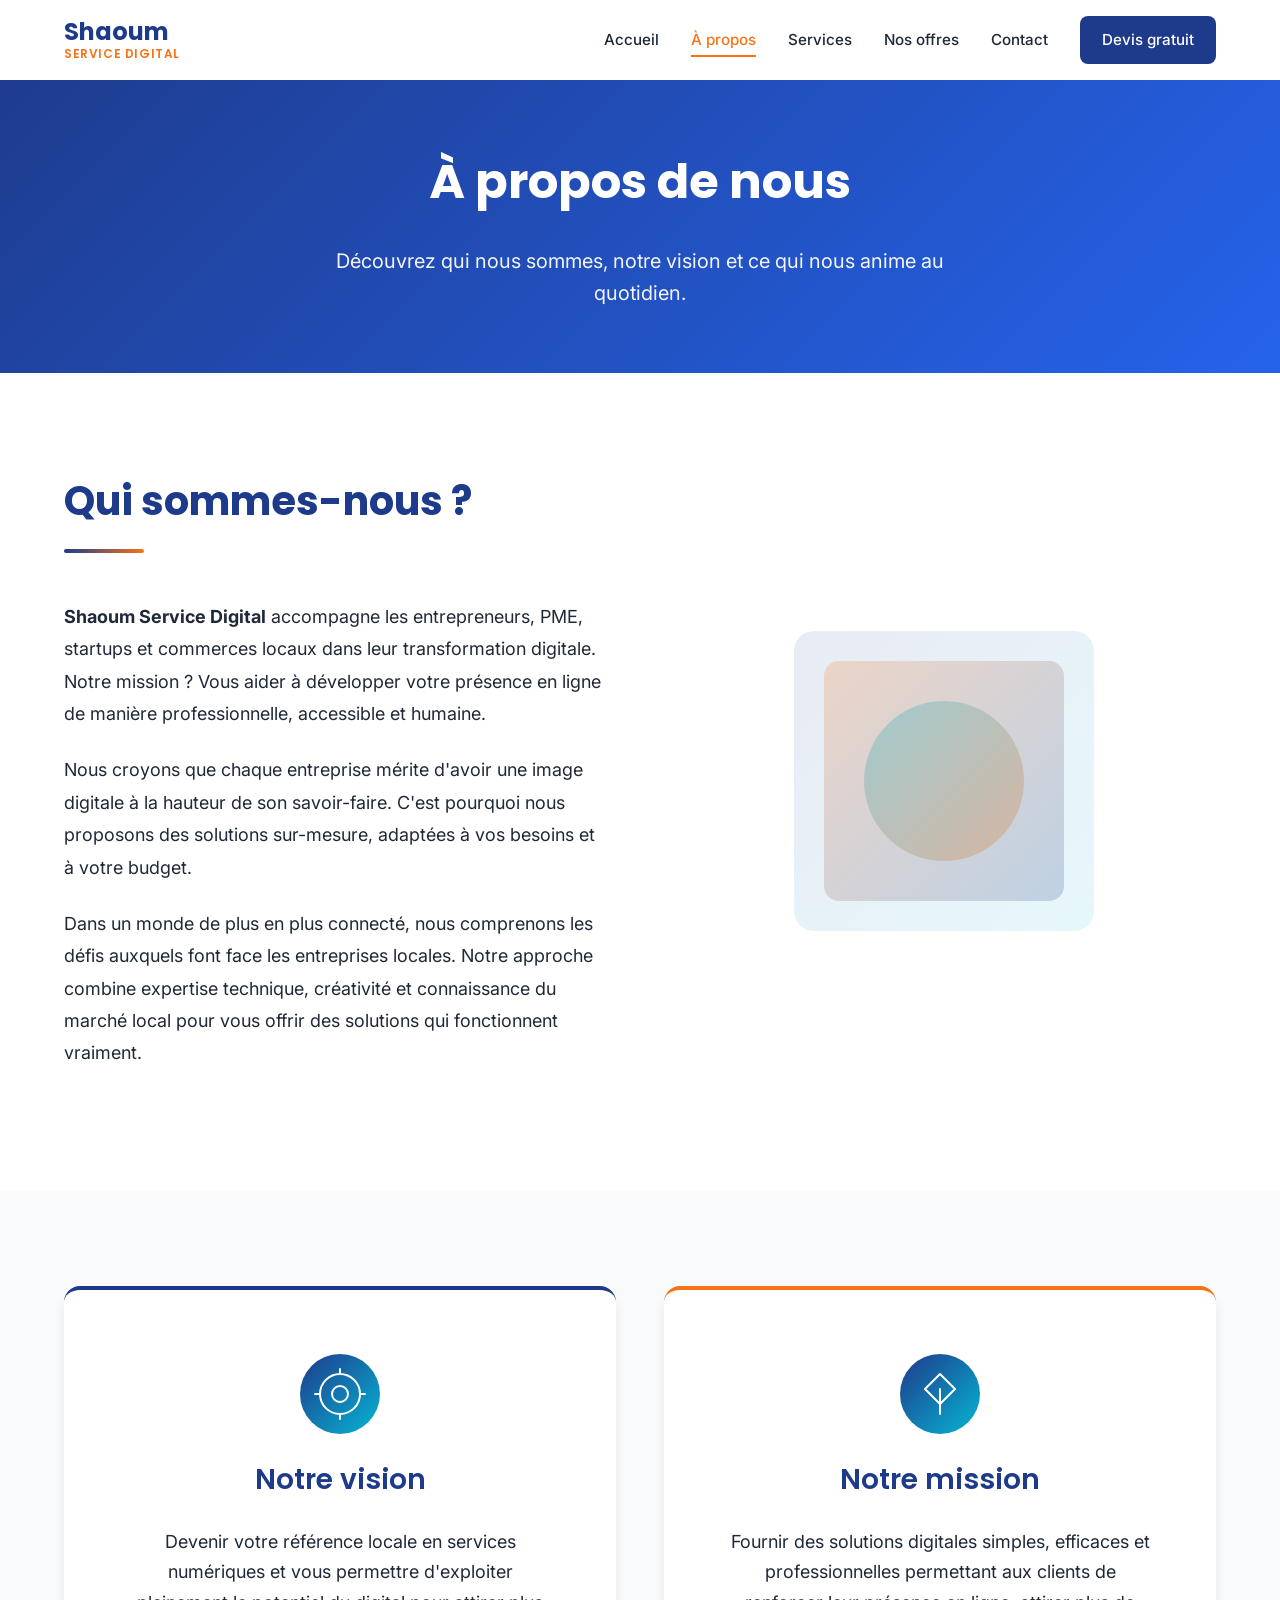
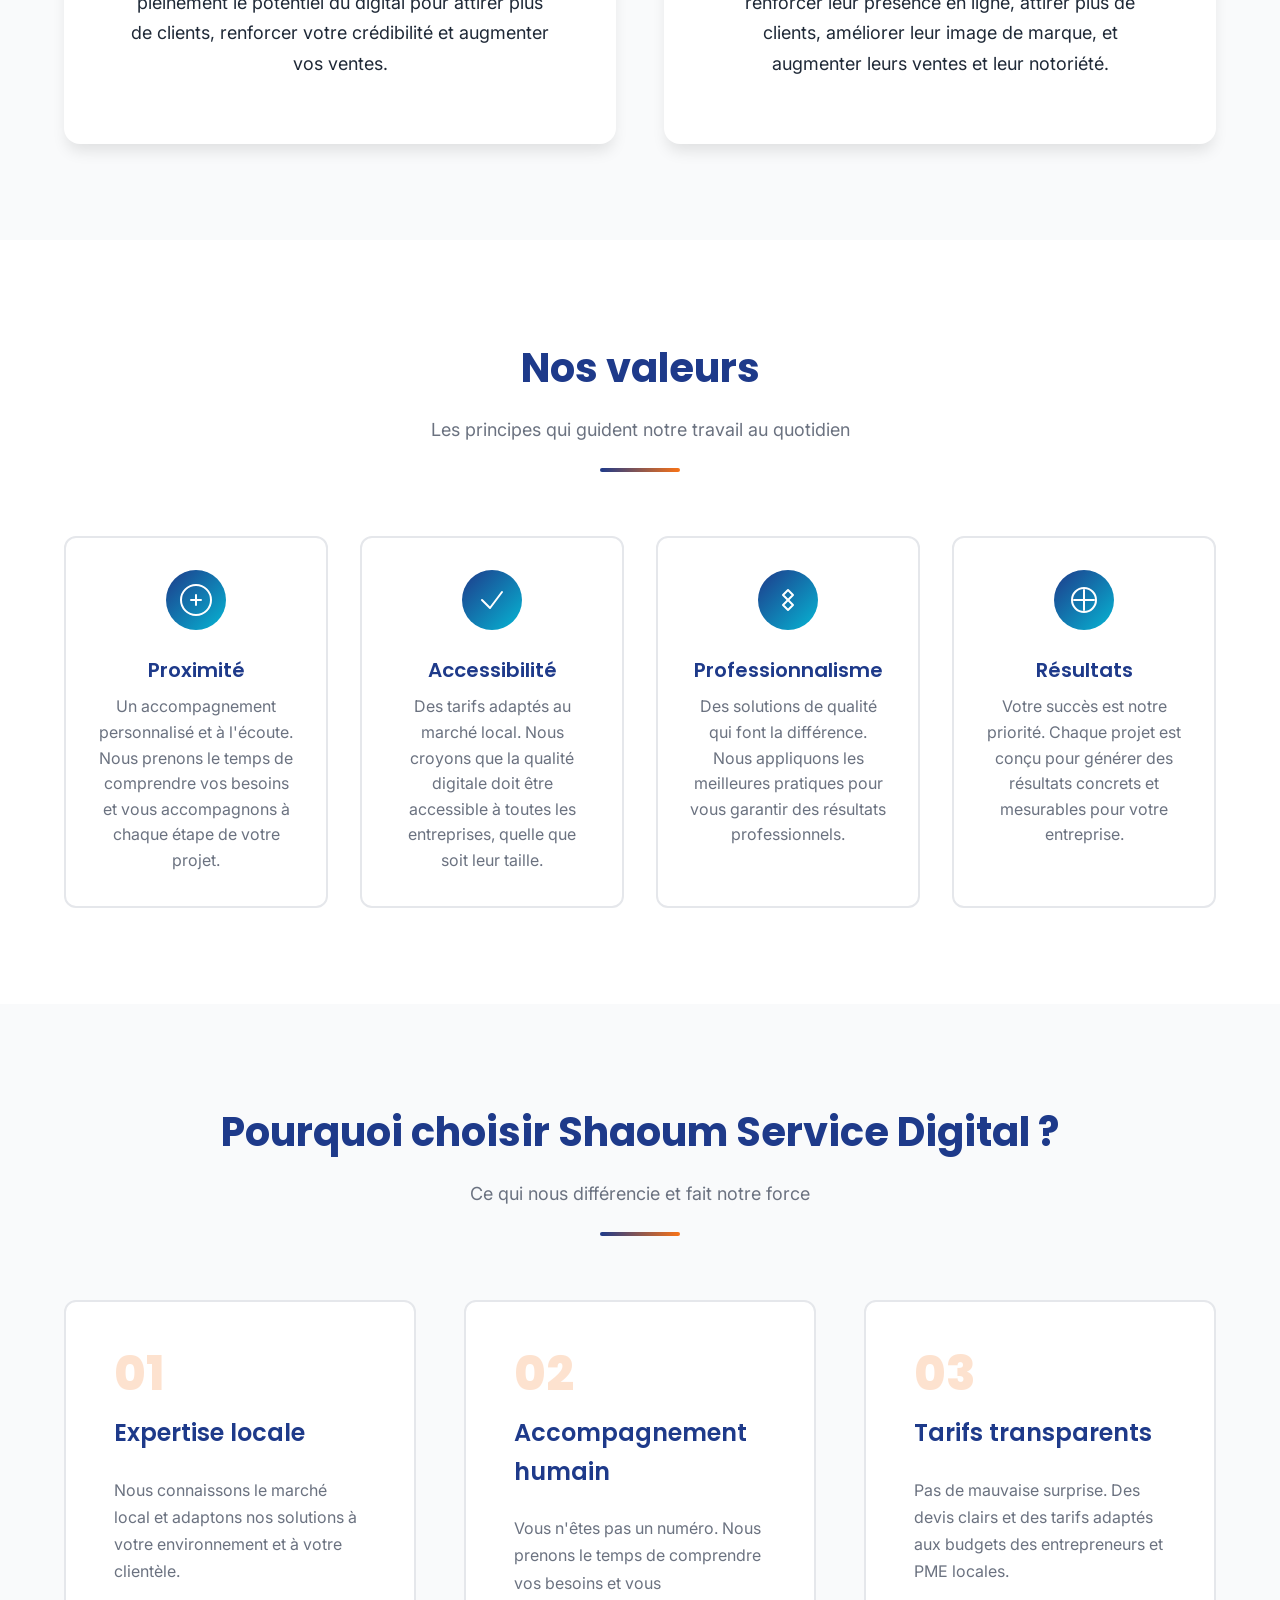
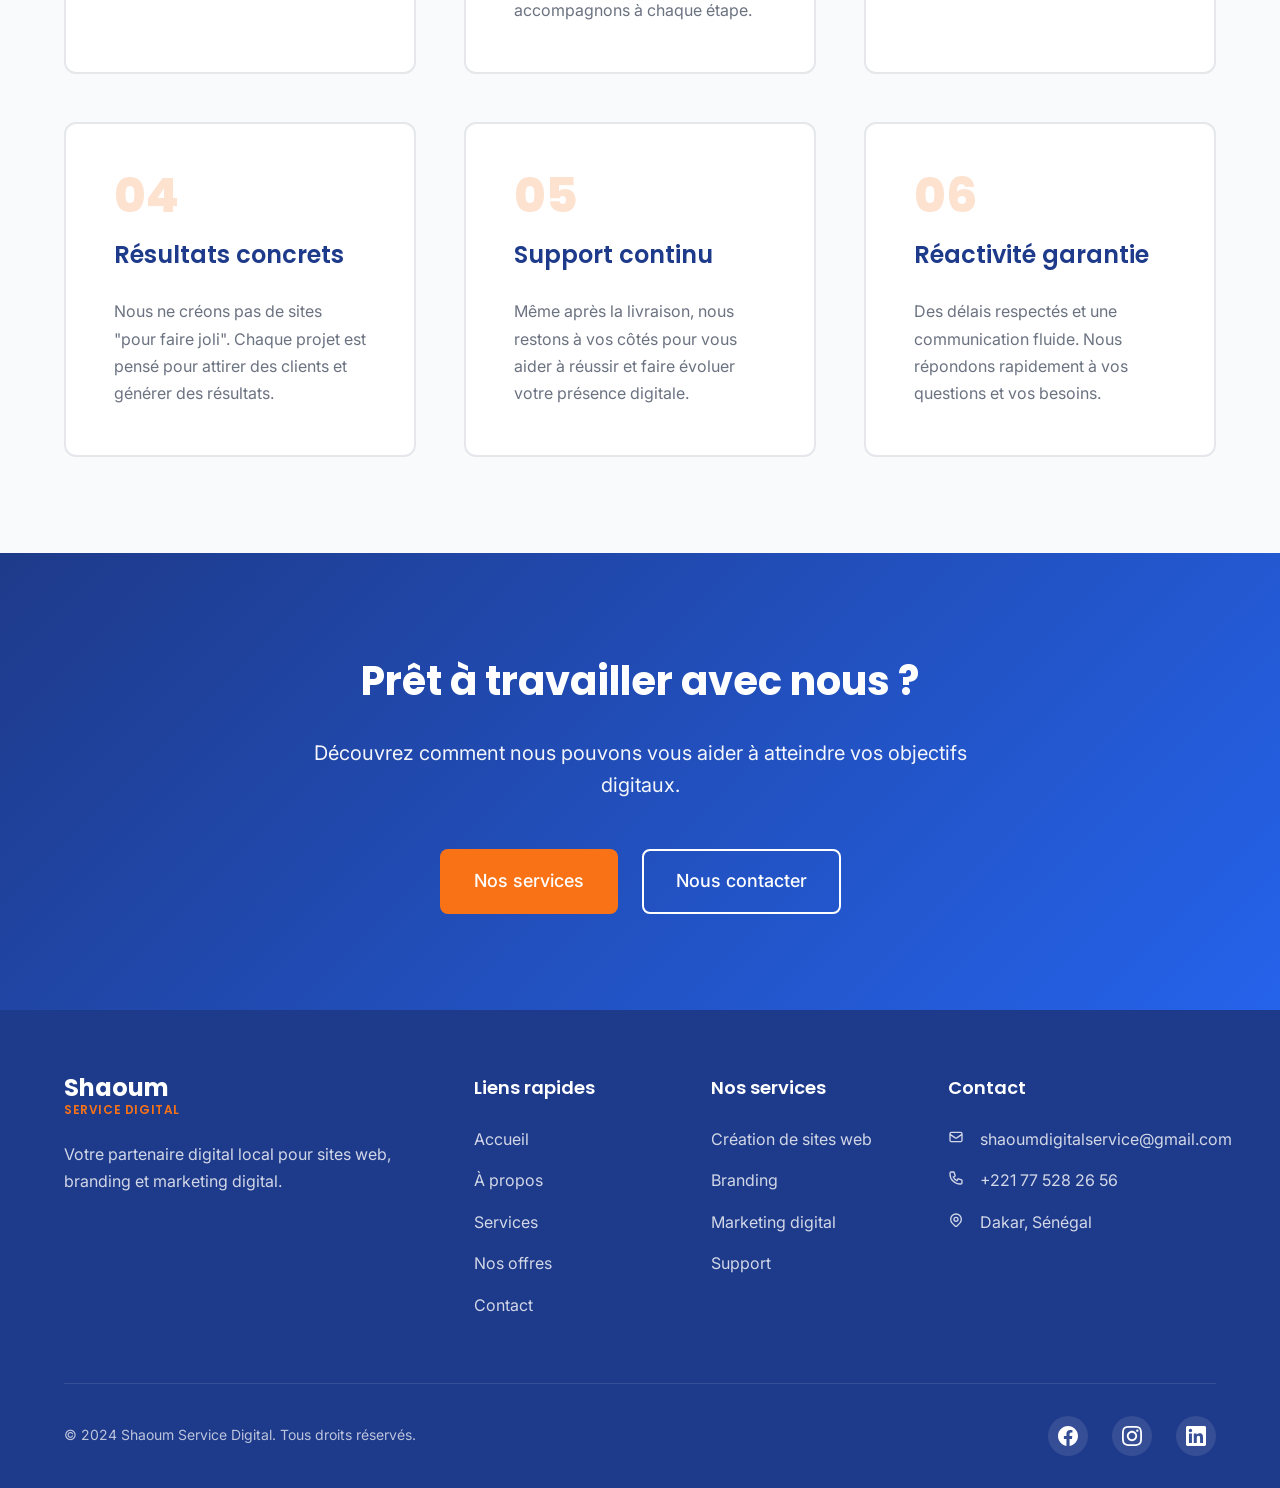
==== commit 76ad4e2d: "Update about.html" ====
--- a/about.html
+++ b/about.html
@@ -381,14 +381,14 @@
                                 <path d="M3 8L10.89 13.26C11.5399 13.6722 12.4601 13.6722 13.11 13.26L21 8M5 19H19C20.1046 19 21 18.1046 21 17V7C21 5.89543 20.1046 5 19 5H5C3.89543 5 3 5.89543 3 7V17C3 18.1046 3.89543 19 5 19Z" stroke="currentColor" stroke-width="2"/>
                             </svg>
                             <a href="mailto:contact@shaoumservicedigital.com" class="footer__link">
-                                contact@shaoumservicedigital.com
+                                shaoumdigitalservice@gmail.com
                             </a>
                         </li>
                         <li>
                             <svg width="16" height="16" viewBox="0 0 24 24" fill="none">
                                 <path d="M3 5C3 3.89543 3.89543 3 5 3H8.27924C8.70967 3 9.09181 3.27543 9.22792 3.68377L10.7257 8.17721C10.8831 8.64932 10.6694 9.16531 10.2243 9.38787L7.96701 10.5165C9.06925 12.9612 11.0388 14.9308 13.4835 16.033L14.6121 13.7757C14.8347 13.3306 15.3507 13.1169 15.8228 13.2743L20.3162 14.7721C20.7246 14.9082 21 15.2903 21 15.7208V19C21 20.1046 20.1046 21 19 21H18C9.71573 21 3 14.2843 3 6V5Z" stroke="currentColor" stroke-width="2"/>
                             </svg>
-                            <span>+221 XX XXX XX XX</span>
+                            <span>+221 77 528 26 56</span>
                         </li>
                         <li>
                             <svg width="16" height="16" viewBox="0 0 24 24" fill="none">
@@ -442,4 +442,4 @@
     <script src="js/main.js"></script>
 
 </body>
-</html>+</html>
